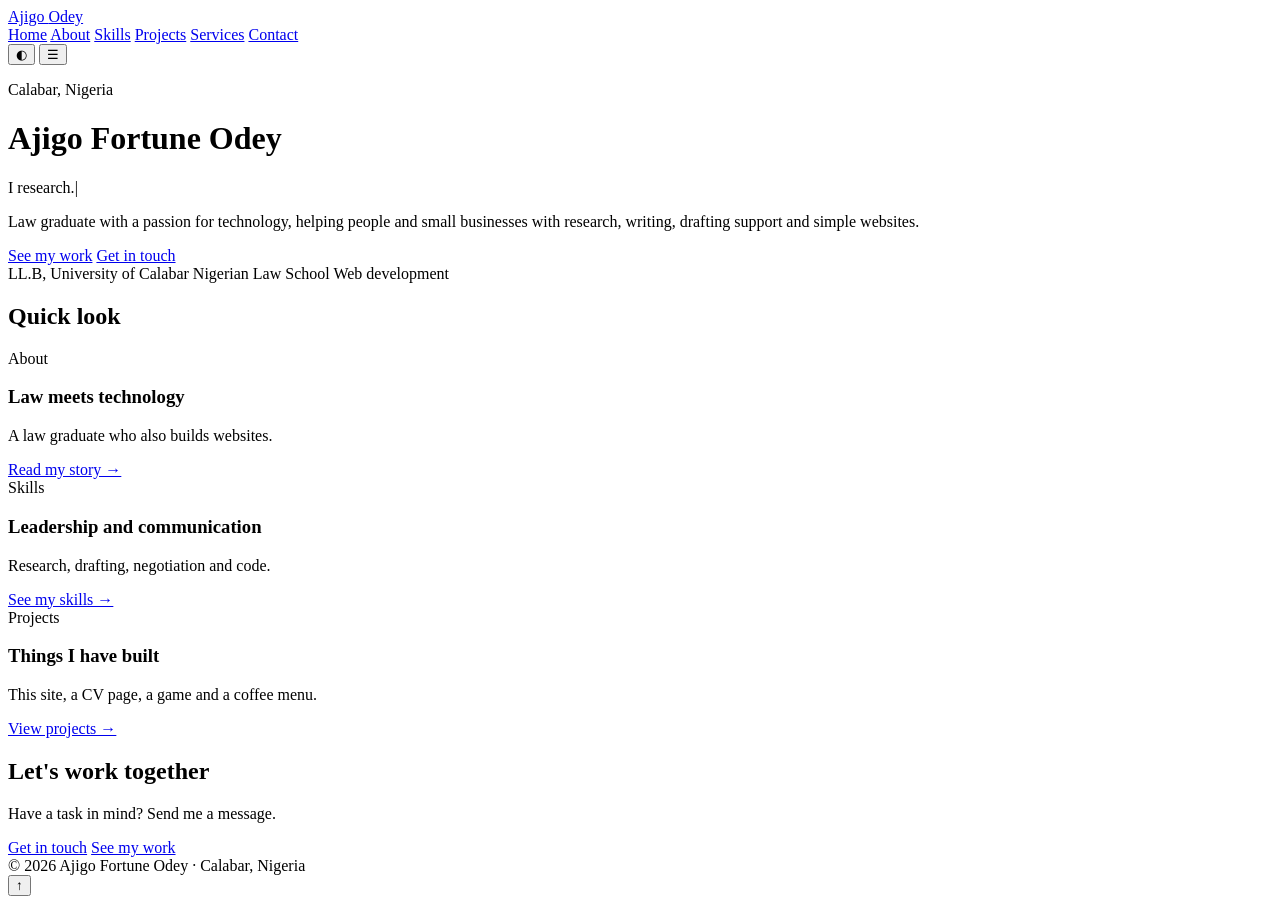
==== index.html @ 7e0f459f "Rename index .html to index.html" ====
<!doctype html>
<html lang="en">
<head>
<meta charset="utf-8">
<meta name="viewport" content="width=device-width, initial-scale=1">
<title>Ajigo Fortune Odey | Law Graduate</title>
<meta name="description" content="Ajigo Fortune Odey, law graduate based in Calabar, Nigeria. Research, writing, drafting support and simple websites.">
<link rel="stylesheet" href="style.css">
</head>
<body>
<div id="progress"></div>
<header class="site-header">
  <div class="wrap nav-bar">
    <a class="brand" href="index.html">Ajigo <span>Odey</span></a>
    <nav id="nav">
      <a href="index.html">Home</a>
      <a href="about.html">About</a>
      <a href="skills.html">Skills</a>
      <a href="projects.html">Projects</a>
      <a href="services.html">Services</a>
      <a href="contact.html">Contact</a>
    </nav>
    <div class="right">
      <button class="icon-btn" id="themeBtn" aria-label="Switch light or dark mode">&#9680;</button>
      <button class="icon-btn menu-btn" id="menuBtn" aria-label="Open menu" aria-expanded="false">&#9776;</button>
    </div>
  </div>
</header>

<main>
  <div class="hero-wrap"><div class="wrap hero">
    <p class="eyebrow">Calabar, Nigeria</p>
    <h1>Ajigo Fortune Odey</h1>
    <p class="typed-line">I <span class="word" id="typed">research.</span><span class="cursor">|</span></p>
    <p class="lead">Law graduate with a passion for technology, helping people and small businesses with research, writing, drafting support and simple websites.</p>
    <div class="btns">
      <a class="btn" href="projects.html">See my work</a>
      <a class="btn alt" href="contact.html">Get in touch</a>
    </div>
    <div class="chips">
      <span class="chip">LL.B, University of Calabar</span>
      <span class="chip">Nigerian Law School</span>
      <span class="chip">Web development</span>
    </div>
  </div></div>

  <div class="wrap">
  <section class="reveal">
    <h2>Quick look</h2>
    <div class="grid three">
      <div class="card">
        <span class="tag">About</span>
        <h3>Law meets technology</h3>
        <p>A law graduate who also builds websites.</p>
        <a class="more" href="about.html">Read my story &rarr;</a>
      </div>
      <div class="card">
        <span class="tag">Skills</span>
        <h3>Leadership and communication</h3>
        <p>Research, drafting, negotiation and code.</p>
        <a class="more" href="skills.html">See my skills &rarr;</a>
      </div>
      <div class="card">
        <span class="tag">Projects</span>
        <h3>Things I have built</h3>
        <p>This site, a CV page, a game and a coffee menu.</p>
        <a class="more" href="projects.html">View projects &rarr;</a>
      </div>
    </div>
  </section>
  <section class="reveal">
    <div class="cta">
      <h2>Let's work together</h2>
      <p>Have a task in mind? Send me a message.</p>
      <div class="btns">
        <a class="btn" href="contact.html">Get in touch</a>
        <a class="btn alt" href="projects.html">See my work</a>
      </div>
    </div>
  </section>
  </div>
</main>

<footer>
  <div class="wrap">&copy; 2026 Ajigo Fortune Odey &middot; Calabar, Nigeria</div>
</footer>
<button class="icon-btn" id="toTop" aria-label="Back to top">&uarr;</button>
<script src="script.js"></script>
</body>
</html>
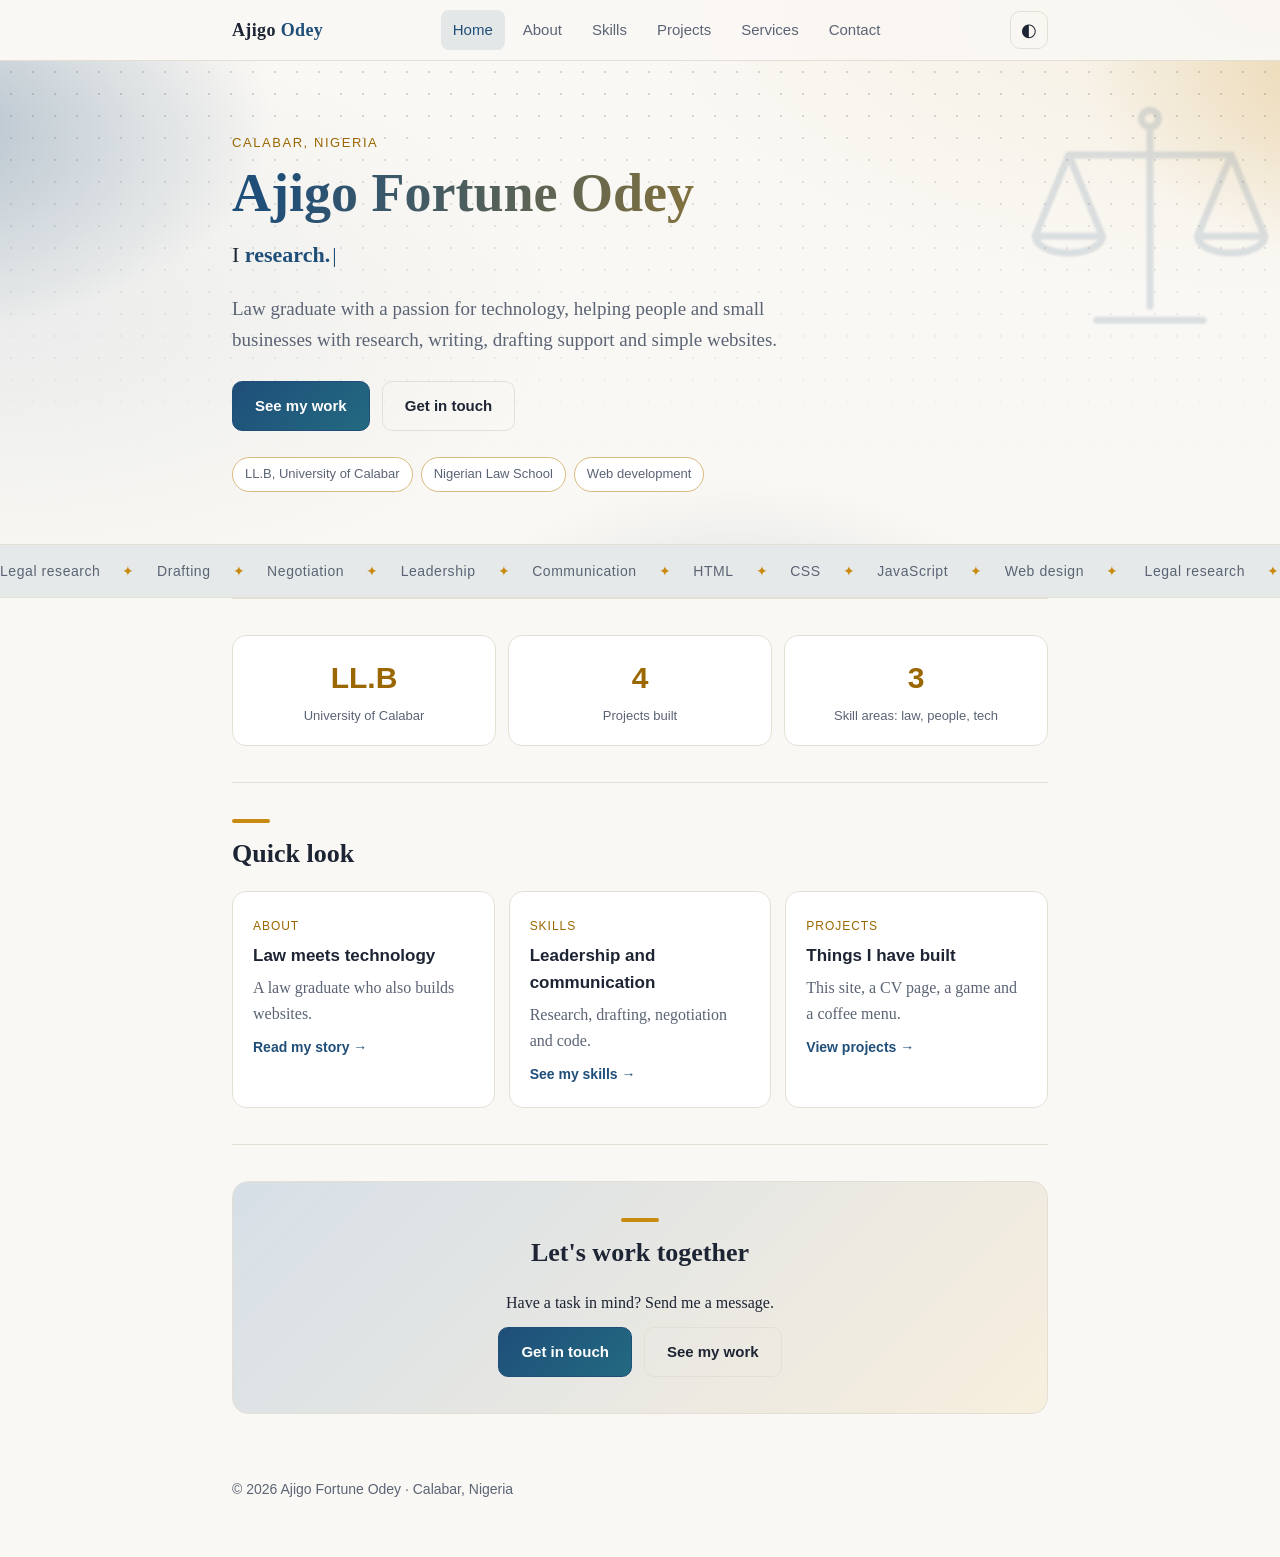
==== commit 54591969: "Add files via upload" ====
--- a/index.html
+++ b/index.html
@@ -6,6 +6,7 @@
 <title>Ajigo Fortune Odey | Law Graduate</title>
 <meta name="description" content="Ajigo Fortune Odey, law graduate based in Calabar, Nigeria. Research, writing, drafting support and simple websites.">
 <link rel="stylesheet" href="style.css">
+<script>(function(){try{var t=localStorage.getItem("theme");if(!t){var h=new Date().getHours();t=(h>=6&&h<18)?"light":"dark";}document.documentElement.setAttribute("data-theme",t);}catch(e){}})();</script>
 </head>
 <body>
 <div id="progress"></div>
@@ -28,7 +29,7 @@
 </header>
 
 <main>
-  <div class="hero-wrap"><div class="wrap hero">
+  <div class="hero-wrap"><svg class="deco" viewBox="0 0 200 200" aria-hidden="true" fill="none" stroke="currentColor" stroke-width="5" stroke-linecap="round" stroke-linejoin="round"><circle cx="100" cy="24" r="6"/><path d="M100 30v128M62 168h76M42 50h116M42 50l-24 58h48zM158 50l-24 58h48z"/><path d="M18 108a24 12 0 0 0 48 0M134 108a24 12 0 0 0 48 0"/></svg><div class="wrap hero">
     <p class="eyebrow">Calabar, Nigeria</p>
     <h1>Ajigo Fortune Odey</h1>
     <p class="typed-line">I <span class="word" id="typed">research.</span><span class="cursor">|</span></p>
@@ -44,7 +45,19 @@
     </div>
   </div></div>
 
+  <div class="marquee" aria-hidden="true"><div class="track">
+    <span>Legal research</span><span>Drafting</span><span>Negotiation</span><span>Leadership</span><span>Communication</span><span>HTML</span><span>CSS</span><span>JavaScript</span><span>Web design</span>
+    <span>Legal research</span><span>Drafting</span><span>Negotiation</span><span>Leadership</span><span>Communication</span><span>HTML</span><span>CSS</span><span>JavaScript</span><span>Web design</span>
+  </div></div>
+
   <div class="wrap">
+  <section class="reveal">
+    <div class="stats">
+      <div class="stat"><b>LL.B</b><span>University of Calabar</span></div>
+      <div class="stat"><b>4</b><span>Projects built</span></div>
+      <div class="stat"><b>3</b><span>Skill areas: law, people, tech</span></div>
+    </div>
+  </section>
   <section class="reveal">
     <h2>Quick look</h2>
     <div class="grid three">
--- a/style.css
+++ b/style.css
@@ -0,0 +1,373 @@
+:root {
+  --bg: #faf8f4;
+  --card: #ffffff;
+  --text: #1d2433;
+  --muted: #5b6475;
+  --accent: #1f4e79;
+  --accent-text: #ffffff;
+  --line: #e4dfd5;
+  --shadow: 0 8px 24px rgba(31, 78, 121, .10);
+}
+@media (prefers-color-scheme: dark) {
+  :root:not([data-theme="light"]) {
+    --bg: #12161f;
+    --card: #1b212d;
+    --text: #eef1f6;
+    --muted: #a3acbd;
+    --accent: #6fa8dc;
+    --accent-text: #0e1420;
+    --line: #2a3242;
+    --shadow: 0 8px 24px rgba(0, 0, 0, .35);
+  }
+}
+:root[data-theme="dark"] {
+  --bg: #12161f;
+  --card: #1b212d;
+  --text: #eef1f6;
+  --muted: #a3acbd;
+  --accent: #6fa8dc;
+  --accent-text: #0e1420;
+  --line: #2a3242;
+  --shadow: 0 8px 24px rgba(0, 0, 0, .35);
+}
+
+* { box-sizing: border-box; }
+html { scroll-behavior: smooth; scroll-padding-top: 76px; }
+body {
+  margin: 0;
+  background: var(--bg);
+  color: var(--text);
+  font-family: Georgia, "Times New Roman", serif;
+  line-height: 1.6;
+  transition: background .3s, color .3s;
+}
+.wrap { max-width: 860px; margin: 0 auto; padding-left: 22px; padding-right: 22px; }
+.ui { font-family: -apple-system, "Segoe UI", Roboto, sans-serif; }
+
+/* Header and menu */
+.site-header {
+  position: sticky; top: 0; z-index: 50;
+  background: color-mix(in srgb, var(--bg) 88%, transparent);
+  backdrop-filter: blur(10px);
+  border-bottom: 1px solid var(--line);
+}
+.nav-bar { display: flex; align-items: center; justify-content: space-between; height: 60px; }
+.brand {
+  font-weight: 700; font-size: 18px; color: var(--text);
+  text-decoration: none; letter-spacing: .02em;
+}
+.brand span { color: var(--accent); }
+nav { display: flex; align-items: center; gap: 6px; }
+nav a {
+  font-family: -apple-system, "Segoe UI", Roboto, sans-serif;
+  font-size: 15px; font-weight: 500; color: var(--muted);
+  text-decoration: none; padding: 8px 12px; border-radius: 8px;
+  transition: color .2s, background .2s;
+}
+nav a:hover, nav a.active { color: var(--accent); background: color-mix(in srgb, var(--accent) 10%, transparent); }
+.icon-btn {
+  background: transparent; border: 1px solid var(--line); color: var(--text);
+  width: 38px; height: 38px; border-radius: 10px; font-size: 18px; cursor: pointer;
+  display: inline-flex; align-items: center; justify-content: center;
+  transition: transform .2s, border-color .2s;
+}
+.icon-btn:hover { border-color: var(--accent); transform: translateY(-1px); }
+.menu-btn { display: none; }
+.right { display: flex; align-items: center; gap: 8px; }
+
+@media (max-width: 720px) {
+  .menu-btn { display: inline-flex; }
+  nav {
+    position: absolute; top: 60px; left: 0; right: 0;
+    flex-direction: column; align-items: stretch; gap: 2px;
+    background: var(--bg); border-bottom: 1px solid var(--line);
+    padding: 10px 20px 16px;
+    max-height: 0; overflow: hidden; opacity: 0; pointer-events: none;
+    transition: max-height .3s ease, opacity .25s ease;
+  }
+  nav.open { max-height: 320px; opacity: 1; pointer-events: auto; }
+  nav a { padding: 12px; font-size: 16px; }
+}
+
+/* Hero */
+.hero { padding-top: 64px; padding-bottom: 40px; }
+.eyebrow {
+  font-family: -apple-system, "Segoe UI", Roboto, sans-serif;
+  font-size: 13px; letter-spacing: .12em; text-transform: uppercase;
+  color: var(--accent); margin: 0 0 10px;
+}
+h1 { font-size: 42px; line-height: 1.1; margin: 0 0 14px; }
+.lead { font-size: 19px; color: var(--muted); margin: 0 0 26px; max-width: 600px; }
+.btns { display: flex; gap: 12px; flex-wrap: wrap; }
+.btn {
+  font-family: -apple-system, "Segoe UI", Roboto, sans-serif;
+  display: inline-block; padding: 12px 22px; border-radius: 10px;
+  text-decoration: none; font-weight: 600; font-size: 15px; cursor: pointer;
+  background: var(--accent); color: var(--accent-text); border: 1px solid var(--accent);
+  transition: transform .2s, box-shadow .2s;
+}
+.btn:hover { transform: translateY(-2px); box-shadow: var(--shadow); }
+.btn.alt { background: transparent; color: var(--text); border-color: var(--line); }
+.btn.alt:hover { border-color: var(--accent); }
+.chips { display: flex; flex-wrap: wrap; gap: 8px; margin-top: 26px; }
+.chip {
+  font-family: -apple-system, "Segoe UI", Roboto, sans-serif;
+  font-size: 13px; padding: 6px 12px; border-radius: 999px;
+  border: 1px solid var(--line); color: var(--muted); background: var(--card);
+}
+
+/* Sections */
+section { padding: 36px 0; border-top: 1px solid var(--line); }
+h2 { font-size: 26px; margin: 0 0 16px; }
+p { margin: 0 0 12px; }
+.grid { display: grid; gap: 14px; }
+@media (min-width: 640px) {
+  h1 { font-size: 54px; }
+  .grid.two { grid-template-columns: 1fr 1fr; }
+  .grid.three { grid-template-columns: 1fr 1fr 1fr; }
+}
+.card {
+  background: var(--card); border: 1px solid var(--line);
+  border-radius: 14px; padding: 20px;
+  transition: transform .25s, box-shadow .25s, border-color .25s;
+}
+.card:hover { transform: translateY(-4px); box-shadow: var(--shadow); border-color: var(--accent); }
+.card h3 { font-family: -apple-system, "Segoe UI", Roboto, sans-serif; font-size: 17px; margin: 0 0 6px; }
+.card p { color: var(--muted); font-size: 16px; margin: 0; }
+.card a.more {
+  font-family: -apple-system, "Segoe UI", Roboto, sans-serif;
+  display: inline-block; margin-top: 10px; font-size: 14px; font-weight: 600;
+  color: var(--accent); text-decoration: none;
+}
+.tag {
+  font-family: -apple-system, "Segoe UI", Roboto, sans-serif;
+  display: inline-block; font-size: 12px; text-transform: uppercase; letter-spacing: .08em;
+  color: var(--accent); margin-bottom: 6px;
+}
+.tags { display: flex; flex-wrap: wrap; gap: 8px; padding: 0; margin: 0; list-style: none; }
+.tags li {
+  font-family: -apple-system, "Segoe UI", Roboto, sans-serif;
+  font-size: 14px; padding: 7px 14px; border-radius: 999px;
+  background: var(--card); border: 1px solid var(--line);
+  transition: background .2s, color .2s, transform .2s;
+}
+.tags li:hover { background: var(--accent); color: var(--accent-text); transform: translateY(-2px); }
+
+/* Filter tabs */
+.filters { display: flex; flex-wrap: wrap; gap: 8px; margin-bottom: 18px; }
+.filter {
+  font-family: -apple-system, "Segoe UI", Roboto, sans-serif;
+  font-size: 14px; padding: 8px 16px; border-radius: 999px; cursor: pointer;
+  background: transparent; color: var(--text); border: 1px solid var(--line);
+  transition: all .2s;
+}
+.filter:hover { border-color: var(--accent); }
+.filter.active { background: var(--accent); color: var(--accent-text); border-color: var(--accent); }
+.service.hide { display: none; }
+
+/* FAQ */
+details {
+  background: var(--card); border: 1px solid var(--line);
+  border-radius: 12px; padding: 14px 18px; margin-bottom: 10px;
+}
+summary {
+  font-family: -apple-system, "Segoe UI", Roboto, sans-serif;
+  font-weight: 600; cursor: pointer; list-style: none;
+  display: flex; justify-content: space-between; align-items: center;
+}
+summary::-webkit-details-marker { display: none; }
+summary::after { content: "+"; font-size: 20px; color: var(--accent); transition: transform .2s; }
+details[open] summary::after { transform: rotate(45deg); }
+details p { margin: 10px 0 0; color: var(--muted); }
+
+/* Steps */
+.steps { counter-reset: step; }
+.steps .card { position: relative; padding-left: 64px; }
+.steps .card::before {
+  counter-increment: step; content: counter(step);
+  position: absolute; left: 18px; top: 18px;
+  width: 32px; height: 32px; border-radius: 50%;
+  background: var(--accent); color: var(--accent-text);
+  display: flex; align-items: center; justify-content: center;
+  font-family: -apple-system, "Segoe UI", Roboto, sans-serif; font-weight: 700;
+}
+
+/* Contact form */
+form { display: grid; gap: 12px; margin-bottom: 18px; }
+label { font-family: -apple-system, "Segoe UI", Roboto, sans-serif; font-size: 14px; color: var(--muted); }
+input, textarea {
+  width: 100%; margin-top: 6px; padding: 12px 14px; border-radius: 10px;
+  border: 1px solid var(--line); background: var(--card); color: var(--text);
+  font-family: -apple-system, "Segoe UI", Roboto, sans-serif; font-size: 16px;
+}
+input:focus, textarea:focus { outline: 2px solid var(--accent); outline-offset: 1px; }
+textarea { min-height: 110px; resize: vertical; }
+
+footer {
+  padding: 28px 0 56px; color: var(--muted);
+  font-family: -apple-system, "Segoe UI", Roboto, sans-serif; font-size: 14px;
+}
+
+/* Page entrance and scroll progress */
+body { animation: pageIn .5s ease both; }
+@keyframes pageIn { from { opacity: 0; transform: translateY(6px); } to { opacity: 1; transform: none; } }
+#progress {
+  position: fixed; top: 0; left: 0; height: 3px; width: 0; z-index: 60;
+  background: var(--accent); transition: width .1s linear;
+}
+
+/* Hero background: soft moving glow and dot grid */
+.hero-wrap { position: relative; isolation: isolate; overflow: hidden; border-bottom: 1px solid var(--line); }
+.hero-wrap::before {
+  content: ""; position: absolute; inset: -25%; z-index: -2;
+  background:
+    radial-gradient(520px 300px at 15% 25%, color-mix(in srgb, var(--accent) 26%, transparent), transparent 70%),
+    radial-gradient(480px 280px at 88% 15%, color-mix(in srgb, var(--accent) 16%, transparent), transparent 70%),
+    radial-gradient(420px 260px at 60% 95%, color-mix(in srgb, var(--accent) 12%, transparent), transparent 70%);
+  animation: drift 16s ease-in-out infinite alternate;
+}
+.hero-wrap::after {
+  content: ""; position: absolute; inset: 0; z-index: -1;
+  background-image: radial-gradient(color-mix(in srgb, var(--text) 18%, transparent) 1px, transparent 1px);
+  background-size: 22px 22px;
+  -webkit-mask-image: linear-gradient(to bottom, #000 0%, transparent 85%);
+  mask-image: linear-gradient(to bottom, #000 0%, transparent 85%);
+}
+@keyframes drift { from { transform: translate(-2%, -1%) scale(1); } to { transform: translate(3%, 2%) scale(1.08); } }
+.hero-wrap .hero { padding-top: 72px; padding-bottom: 52px; }
+.typed-line { font-size: 22px; margin: 0 0 22px; min-height: 34px; }
+.typed-line .word { color: var(--accent); font-weight: 700; }
+.cursor { display: inline-block; margin-left: 2px; color: var(--accent); animation: blink 1s steps(1) infinite; }
+@keyframes blink { 50% { opacity: 0; } }
+
+/* Timeline */
+.timeline { border-left: 2px solid var(--line); margin-left: 8px; padding-left: 24px; }
+.t-item { position: relative; margin-bottom: 22px; }
+.t-item::before {
+  content: ""; position: absolute; left: -32px; top: 7px;
+  width: 14px; height: 14px; border-radius: 50%;
+  background: var(--accent); box-shadow: 0 0 0 4px var(--bg);
+}
+.t-item h3 { font-family: -apple-system, "Segoe UI", Roboto, sans-serif; font-size: 17px; margin: 0 0 4px; }
+.t-item p { color: var(--muted); margin: 0; }
+
+/* Project cards */
+.thumb {
+  height: 110px; border-radius: 10px; margin-bottom: 14px;
+  display: flex; align-items: center; justify-content: center; font-size: 36px;
+  background: linear-gradient(135deg, var(--accent), color-mix(in srgb, var(--accent) 45%, #7aa5cf));
+  color: var(--accent-text);
+}
+.badge {
+  font-family: -apple-system, "Segoe UI", Roboto, sans-serif;
+  display: inline-block; font-size: 12px; padding: 3px 10px; border-radius: 999px;
+  border: 1px solid var(--line); color: var(--muted); margin: 8px 6px 0 0;
+}
+.badge.live { border-color: var(--accent); color: var(--accent); }
+
+/* CTA banner */
+.cta {
+  text-align: center; padding: 36px 20px; border-radius: 16px;
+  background: linear-gradient(135deg, color-mix(in srgb, var(--accent) 16%, var(--card)), var(--card));
+  border: 1px solid var(--line);
+}
+.cta .btns { justify-content: center; }
+.note { font-family: -apple-system, "Segoe UI", Roboto, sans-serif; font-size: 14px; color: var(--muted); }
+
+/* Reveal animation and back to top */
+.reveal { opacity: 0; transform: translateY(18px); transition: opacity .6s ease, transform .6s ease; }
+.reveal.show { opacity: 1; transform: none; }
+#toTop {
+  position: fixed; right: 18px; bottom: 18px; z-index: 40;
+  opacity: 0; pointer-events: none; transition: opacity .25s;
+  background: var(--accent); color: var(--accent-text); border-color: var(--accent);
+}
+#toTop.show { opacity: 1; pointer-events: auto; }
+
+@media (prefers-reduced-motion: reduce) {
+  * { transition: none !important; scroll-behavior: auto !important; }
+  .reveal { opacity: 1; transform: none; }
+}
+
+/* ===== Colour upgrade: navy + gold, richer backgrounds ===== */
+:root { --accent2: #c98a12; --accent2-text: #9a6700; }
+:root[data-theme="dark"] { --accent2: #f2c14e; --accent2-text: #f2c14e; }
+@media (prefers-color-scheme: dark) {
+  :root:not([data-theme="light"]) { --accent2: #f2c14e; --accent2-text: #f2c14e; }
+}
+body {
+  background:
+    radial-gradient(900px 420px at 100% 0, color-mix(in srgb, var(--accent2) 9%, transparent), transparent 70%),
+    radial-gradient(800px 400px at 0 35%, color-mix(in srgb, var(--accent) 7%, transparent), transparent 70%),
+    var(--bg);
+  background-attachment: fixed;
+}
+.hero-wrap::before {
+  background:
+    radial-gradient(520px 300px at 12% 25%, color-mix(in srgb, var(--accent) 32%, transparent), transparent 70%),
+    radial-gradient(460px 280px at 90% 18%, color-mix(in srgb, var(--accent2) 30%, transparent), transparent 70%),
+    radial-gradient(420px 260px at 55% 100%, color-mix(in srgb, var(--accent) 16%, transparent), transparent 70%);
+}
+.hero-wrap h1 {
+  background: linear-gradient(100deg, var(--accent) 5%, var(--accent2) 95%);
+  -webkit-background-clip: text; background-clip: text;
+  color: transparent; -webkit-text-fill-color: transparent;
+}
+.deco {
+  position: absolute; z-index: -1; right: -10px; top: 24px;
+  width: 280px; height: 280px; color: var(--accent);
+  opacity: .14; filter: blur(.8px); pointer-events: none;
+  animation: floaty 9s ease-in-out infinite alternate;
+}
+@keyframes floaty { from { transform: translateY(0) rotate(-2deg); } to { transform: translateY(14px) rotate(2deg); } }
+@media (max-width: 640px) { .deco { width: 190px; height: 190px; right: -30px; top: 40px; } }
+
+.btn { background: linear-gradient(135deg, var(--accent), color-mix(in srgb, var(--accent) 65%, #2a9d8f)); }
+.btn.alt { background: transparent; }
+h2::before {
+  content: ""; display: block; width: 38px; height: 4px; border-radius: 4px;
+  background: var(--accent2); margin-bottom: 10px;
+}
+.cta h2::before { margin-left: auto; margin-right: auto; }
+.tag { color: var(--accent2-text); }
+.card:hover { border-color: var(--accent2); }
+.chip { border-color: color-mix(in srgb, var(--accent2) 45%, var(--line)); }
+.tags li:hover { background: var(--accent2); color: #1d2433; }
+.eyebrow { color: var(--accent2-text); }
+.cta { background: linear-gradient(135deg, color-mix(in srgb, var(--accent) 18%, var(--card)), color-mix(in srgb, var(--accent2) 14%, var(--card))); }
+
+/* Skills ticker and stat cards */
+.marquee {
+  overflow: hidden; white-space: nowrap; padding: 13px 0;
+  background: color-mix(in srgb, var(--accent) 9%, var(--bg));
+  border-bottom: 1px solid var(--line);
+}
+.track { display: inline-block; animation: scrollx 32s linear infinite; }
+.track span {
+  font-family: -apple-system, "Segoe UI", Roboto, sans-serif;
+  font-size: 14px; letter-spacing: .04em; color: var(--muted);
+}
+.track span::after { content: "\2726"; color: var(--accent2); margin: 0 22px; }
+@keyframes scrollx { to { transform: translateX(-50%); } }
+.stats { display: grid; grid-template-columns: repeat(3, 1fr); gap: 12px; }
+.stat {
+  text-align: center; padding: 18px 10px; border-radius: 14px;
+  background: var(--card); border: 1px solid var(--line);
+}
+.stat b { display: block; font-family: -apple-system, "Segoe UI", Roboto, sans-serif; font-size: 30px; color: var(--accent2-text); }
+.stat span { font-family: -apple-system, "Segoe UI", Roboto, sans-serif; font-size: 13px; color: var(--muted); }
+
+/* Project illustrations */
+.thumb { position: relative; overflow: hidden; }
+.thumb::before {
+  content: ""; position: absolute; top: -34px; right: -24px;
+  width: 130px; height: 130px; border-radius: 50%;
+  background: rgba(255, 255, 255, .28); filter: blur(30px);
+}
+.thumb svg { position: relative; z-index: 1; }
+.t-web { background: linear-gradient(135deg, #1f4e79, #3b82c4); }
+.t-cv { background: linear-gradient(135deg, #0f766e, #2bb3a3); }
+.t-game { background: linear-gradient(135deg, #4c3a9e, #8a5cf0); }
+.t-coffee { background: linear-gradient(135deg, #6b3f1d, #d08a3c); }
+
+@media (prefers-reduced-motion: reduce) { .track, .deco, .hero-wrap::before { animation: none !important; } }
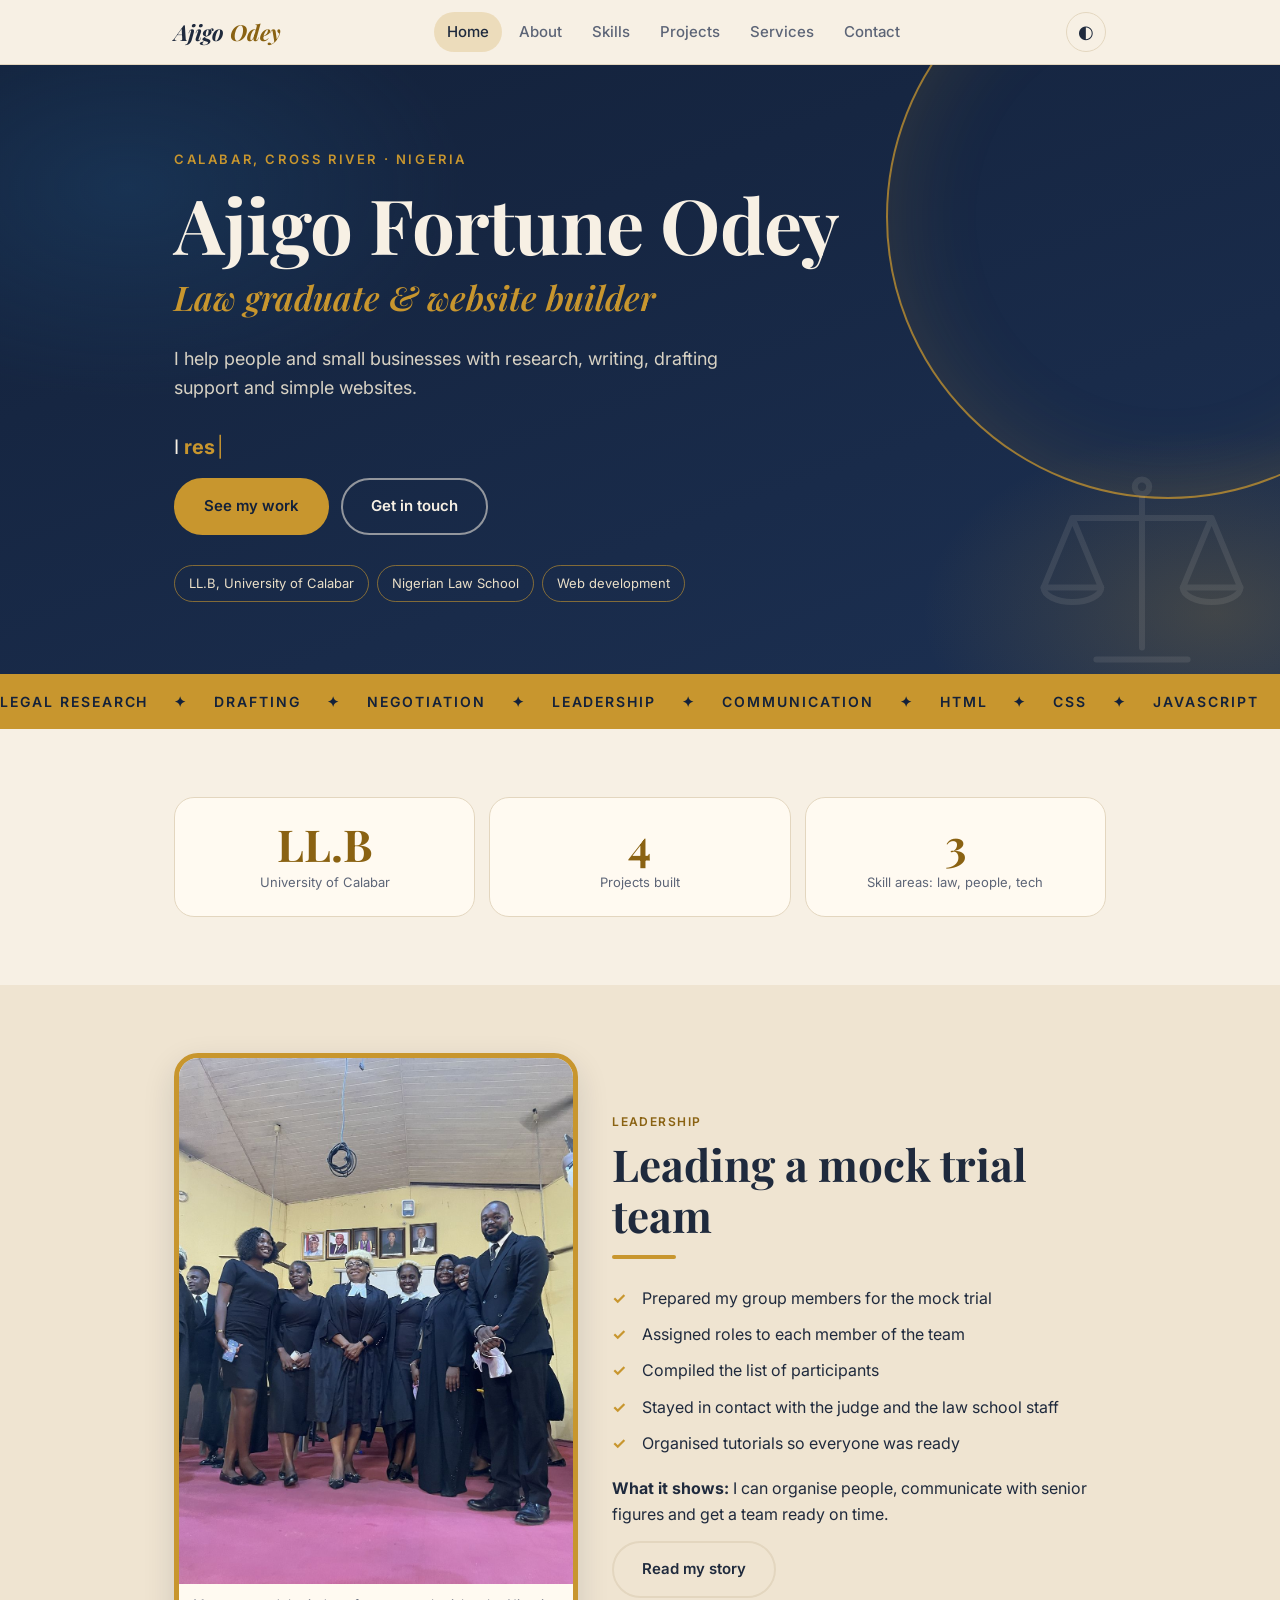
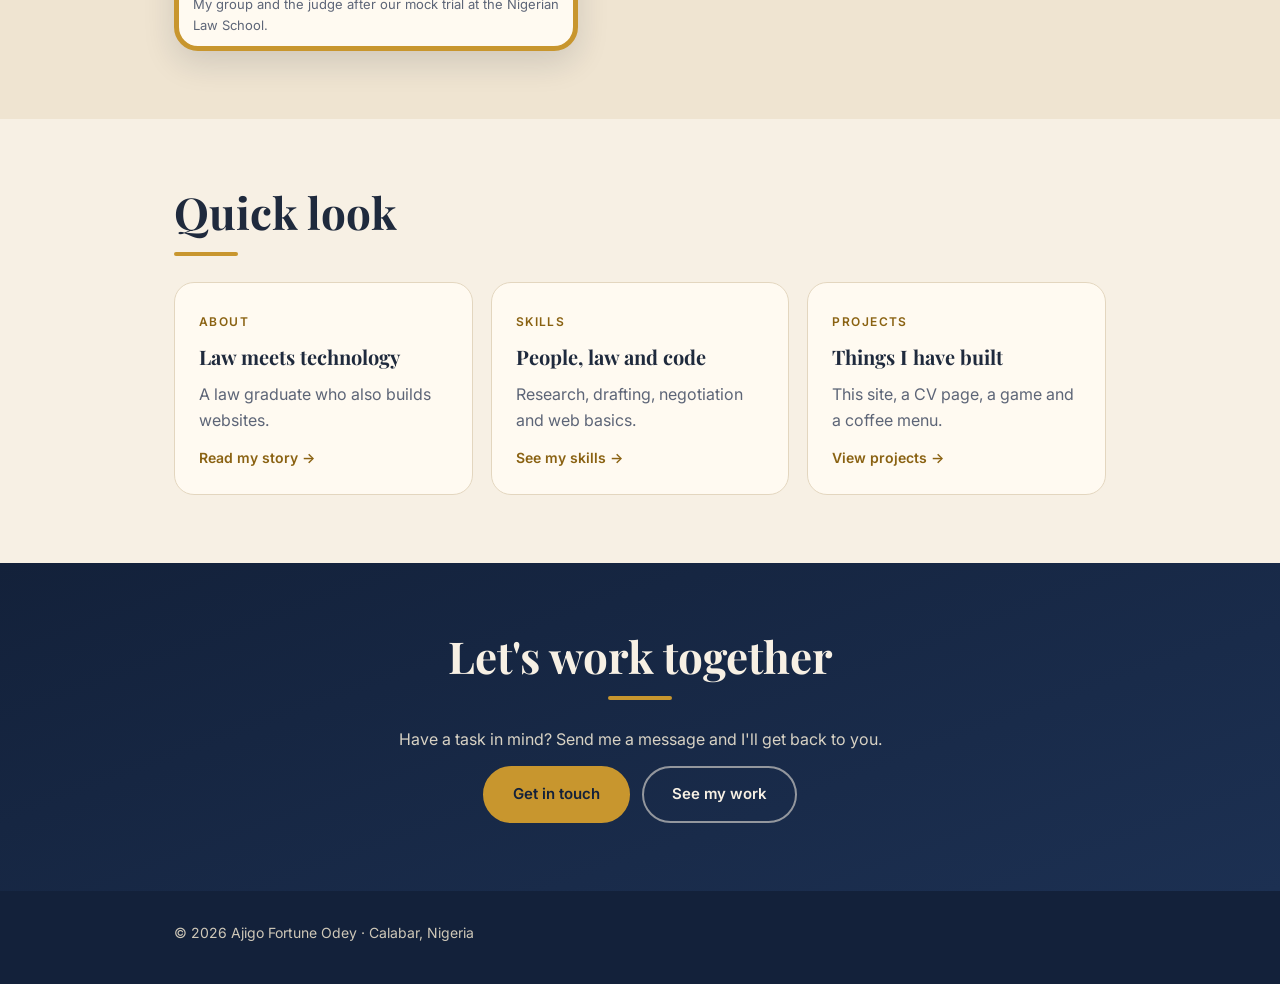
==== commit 2422a834: "Add files via upload" ====
--- a/index.html
+++ b/index.html
@@ -5,6 +5,9 @@
 <meta name="viewport" content="width=device-width, initial-scale=1">
 <title>Ajigo Fortune Odey | Law Graduate</title>
 <meta name="description" content="Ajigo Fortune Odey, law graduate based in Calabar, Nigeria. Research, writing, drafting support and simple websites.">
+<link rel="preconnect" href="https://fonts.googleapis.com">
+<link rel="preconnect" href="https://fonts.gstatic.com" crossorigin>
+<link href="https://fonts.googleapis.com/css2?family=Inter:wght@400;500;600&family=Playfair+Display:ital,wght@0,600;0,700;1,600;1,700&display=swap" rel="stylesheet">
 <link rel="stylesheet" href="style.css">
 <script>(function(){try{var t=localStorage.getItem("theme");if(!t){var h=new Date().getHours();t=(h>=6&&h<18)?"light":"dark";}document.documentElement.setAttribute("data-theme",t);}catch(e){}})();</script>
 </head>
@@ -27,76 +30,92 @@
     </div>
   </div>
 </header>
-
-<main>
-  <div class="hero-wrap"><svg class="deco" viewBox="0 0 200 200" aria-hidden="true" fill="none" stroke="currentColor" stroke-width="5" stroke-linecap="round" stroke-linejoin="round"><circle cx="100" cy="24" r="6"/><path d="M100 30v128M62 168h76M42 50h116M42 50l-24 58h48zM158 50l-24 58h48z"/><path d="M18 108a24 12 0 0 0 48 0M134 108a24 12 0 0 0 48 0"/></svg><div class="wrap hero">
-    <p class="eyebrow">Calabar, Nigeria</p>
-    <h1>Ajigo Fortune Odey</h1>
-    <p class="typed-line">I <span class="word" id="typed">research.</span><span class="cursor">|</span></p>
-    <p class="lead">Law graduate with a passion for technology, helping people and small businesses with research, writing, drafting support and simple websites.</p>
-    <div class="btns">
-      <a class="btn" href="projects.html">See my work</a>
-      <a class="btn alt" href="contact.html">Get in touch</a>
-    </div>
-    <div class="chips">
-      <span class="chip">LL.B, University of Calabar</span>
-      <span class="chip">Nigerian Law School</span>
-      <span class="chip">Web development</span>
-    </div>
-  </div></div>
-
-  <div class="marquee" aria-hidden="true"><div class="track">
-    <span>Legal research</span><span>Drafting</span><span>Negotiation</span><span>Leadership</span><span>Communication</span><span>HTML</span><span>CSS</span><span>JavaScript</span><span>Web design</span>
-    <span>Legal research</span><span>Drafting</span><span>Negotiation</span><span>Leadership</span><span>Communication</span><span>HTML</span><span>CSS</span><span>JavaScript</span><span>Web design</span>
-  </div></div>
-
-  <div class="wrap">
-  <section class="reveal">
-    <div class="stats">
-      <div class="stat"><b>LL.B</b><span>University of Calabar</span></div>
-      <div class="stat"><b>4</b><span>Projects built</span></div>
-      <div class="stat"><b>3</b><span>Skill areas: law, people, tech</span></div>
-    </div>
-  </section>
-  <section class="reveal">
-    <h2>Quick look</h2>
-    <div class="grid three">
-      <div class="card">
-        <span class="tag">About</span>
-        <h3>Law meets technology</h3>
-        <p>A law graduate who also builds websites.</p>
-        <a class="more" href="about.html">Read my story &rarr;</a>
-      </div>
-      <div class="card">
-        <span class="tag">Skills</span>
-        <h3>Leadership and communication</h3>
-        <p>Research, drafting, negotiation and code.</p>
-        <a class="more" href="skills.html">See my skills &rarr;</a>
-      </div>
-      <div class="card">
-        <span class="tag">Projects</span>
-        <h3>Things I have built</h3>
-        <p>This site, a CV page, a game and a coffee menu.</p>
-        <a class="more" href="projects.html">View projects &rarr;</a>
-      </div>
-    </div>
-  </section>
-  <section class="reveal">
-    <div class="cta">
-      <h2>Let's work together</h2>
-      <p>Have a task in mind? Send me a message.</p>
-      <div class="btns">
-        <a class="btn" href="contact.html">Get in touch</a>
-        <a class="btn alt" href="projects.html">See my work</a>
-      </div>
-    </div>
-  </section>
+<div class="hero-band"><svg class="deco" viewBox="0 0 200 200" aria-hidden="true" fill="none" stroke="currentColor" stroke-width="5" stroke-linecap="round" stroke-linejoin="round"><circle cx="100" cy="24" r="6"/><path d="M100 30v128M62 168h76M42 50h116M42 50l-24 58h48zM158 50l-24 58h48z"/><path d="M18 108a24 12 0 0 0 48 0M134 108a24 12 0 0 0 48 0"/></svg><div class="wrap hero">
+  <p class="eyebrow">Calabar, Cross River &middot; Nigeria</p>
+  <h1>Ajigo Fortune Odey</h1>
+  <p class="subtitle">Law graduate &amp; website builder</p>
+  <p class="lead">I help people and small businesses with research, writing, drafting support and simple websites.</p>
+  <p class="typed-line">I <span class="word" id="typed">research.</span><span class="cursor">|</span></p>
+  <div class="btns">
+    <a class="btn" href="projects.html">See my work</a>
+    <a class="btn alt" href="contact.html">Get in touch</a>
   </div>
-</main>
+  <div class="chips">
+    <span class="chip">LL.B, University of Calabar</span>
+    <span class="chip">Nigerian Law School</span>
+    <span class="chip">Web development</span>
+  </div>
+</div></div>
+<div class="marquee" aria-hidden="true"><div class="track"><span>Legal research</span><span>Drafting</span><span>Negotiation</span><span>Leadership</span><span>Communication</span><span>HTML</span><span>CSS</span><span>JavaScript</span><span>Web design</span><span>Legal research</span><span>Drafting</span><span>Negotiation</span><span>Leadership</span><span>Communication</span><span>HTML</span><span>CSS</span><span>JavaScript</span><span>Web design</span></div></div>
+<section class="band  reveal"><div class="wrap">
+<div class="stats">
+  <div class="stat"><b>LL.B</b><span>University of Calabar</span></div>
+  <div class="stat"><b>4</b><span>Projects built</span></div>
+  <div class="stat"><b>3</b><span>Skill areas: law, people, tech</span></div>
+</div>
+</div></section>
+<section class="band alt reveal"><div class="wrap">
+<div class="feature">
+  <figure class="frame">
+    <img src="mock-trial.jpg" alt="Ajigo with his mock trial group and the judge in a courtroom" loading="lazy" width="1000" height="1333">
+    <figcaption>My group and the judge after our mock trial at the Nigerian Law School.</figcaption>
+  </figure>
+  <div>
+    <span class="tag">Leadership</span>
+    <h2>Leading a mock trial team</h2>
+    <ul class="ticks">
+  <li>Prepared my group members for the mock trial</li>
+  <li>Assigned roles to each member of the team</li>
+  <li>Compiled the list of participants</li>
+  <li>Stayed in contact with the judge and the law school staff</li>
+  <li>Organised tutorials so everyone was ready</li>
+</ul>
+    <p><strong>What it shows:</strong> I can organise people, communicate with senior figures and get a team ready on time.</p>
+    <a class="btn alt" href="about.html">Read my story</a>
+  </div>
+</div>
+</div></section>
+<section class="band  reveal"><div class="wrap">
+<h2>Quick look</h2>
+<div class="grid three">
+  <div class="card">
+    <span class="tag">About</span>
+    <h3>Law meets technology</h3>
+    <p>A law graduate who also builds websites.</p>
+    <a class="more" href="about.html">Read my story &rarr;</a>
+  </div>
+  <div class="card">
+    <span class="tag">Skills</span>
+    <h3>People, law and code</h3>
+    <p>Research, drafting, negotiation and web basics.</p>
+    <a class="more" href="skills.html">See my skills &rarr;</a>
+  </div>
+  <div class="card">
+    <span class="tag">Projects</span>
+    <h3>Things I have built</h3>
+    <p>This site, a CV page, a game and a coffee menu.</p>
+    <a class="more" href="projects.html">View projects &rarr;</a>
+  </div>
+</div>
+</div></section>
+<section class="band dark center reveal"><div class="wrap">
+<h2>Let's work together</h2>
+<p>Have a task in mind? Send me a message and I'll get back to you.</p>
+<div class="btns" style="justify-content:center">
+  <a class="btn" href="contact.html">Get in touch</a>
+  <a class="btn alt" href="projects.html">See my work</a>
+</div>
+</div></section>
 
 <footer>
   <div class="wrap">&copy; 2026 Ajigo Fortune Odey &middot; Calabar, Nigeria</div>
 </footer>
+<div class="dock">
+  <a href="index.html">Home</a>
+  <a href="projects.html">Projects</a>
+  <a href="services.html">Services</a>
+  <a href="contact.html">Contact</a>
+</div>
 <button class="icon-btn" id="toTop" aria-label="Back to top">&uarr;</button>
 <script src="script.js"></script>
 </body>
--- a/style.css
+++ b/style.css
@@ -1,373 +1,258 @@
 :root {
-  --bg: #faf8f4;
-  --card: #ffffff;
-  --text: #1d2433;
-  --muted: #5b6475;
-  --accent: #1f4e79;
-  --accent-text: #ffffff;
-  --line: #e4dfd5;
-  --shadow: 0 8px 24px rgba(31, 78, 121, .10);
-}
-@media (prefers-color-scheme: dark) {
-  :root:not([data-theme="light"]) {
-    --bg: #12161f;
-    --card: #1b212d;
-    --text: #eef1f6;
-    --muted: #a3acbd;
-    --accent: #6fa8dc;
-    --accent-text: #0e1420;
-    --line: #2a3242;
-    --shadow: 0 8px 24px rgba(0, 0, 0, .35);
-  }
+  --bg: #f7f0e4; --bg2: #efe4d1; --card: #fffaf1;
+  --text: #1f2a3d; --muted: #5d6577;
+  --accent: #1f4e79; --accent-text: #ffffff;
+  --gold: #c8962e; --gold-text: #8a6212; --clay: #b4532f;
+  --line: #e3d6bf; --navy: #13213a; --navy2: #1c3052; --cream: #f7f0e4;
+  --shadow: 0 12px 32px rgba(19, 33, 58, .14);
 }
 :root[data-theme="dark"] {
-  --bg: #12161f;
-  --card: #1b212d;
-  --text: #eef1f6;
-  --muted: #a3acbd;
-  --accent: #6fa8dc;
-  --accent-text: #0e1420;
-  --line: #2a3242;
-  --shadow: 0 8px 24px rgba(0, 0, 0, .35);
+  --bg: #0f1621; --bg2: #141d2b; --card: #192334;
+  --text: #eef1f6; --muted: #a6afc0;
+  --accent: #7fb2e5; --accent-text: #0e1420;
+  --gold: #e2b04a; --gold-text: #e8bd62; --clay: #e08a63;
+  --line: #2a3548; --navy: #0a111d; --navy2: #132038;
+  --shadow: 0 12px 32px rgba(0, 0, 0, .45);
 }
 
 * { box-sizing: border-box; }
-html { scroll-behavior: smooth; scroll-padding-top: 76px; }
+html { scroll-behavior: smooth; scroll-padding-top: 72px; }
 body {
-  margin: 0;
-  background: var(--bg);
-  color: var(--text);
-  font-family: Georgia, "Times New Roman", serif;
-  line-height: 1.6;
+  margin: 0; background: var(--bg); color: var(--text);
+  font-family: "Inter", -apple-system, "Segoe UI", Roboto, sans-serif;
+  line-height: 1.65; animation: pageIn .5s ease both;
   transition: background .3s, color .3s;
 }
-.wrap { max-width: 860px; margin: 0 auto; padding-left: 22px; padding-right: 22px; }
-.ui { font-family: -apple-system, "Segoe UI", Roboto, sans-serif; }
-
-/* Header and menu */
+@keyframes pageIn { from { opacity: 0; transform: translateY(6px); } to { opacity: 1; transform: none; } }
+h1, h2, h3, h4, .brand { font-family: "Playfair Display", Georgia, "Times New Roman", serif; }
+.wrap { max-width: 980px; margin: 0 auto; padding-left: 24px; padding-right: 24px; }
+p { margin: 0 0 14px; }
+a { color: inherit; }
+
+/* Progress bar */
+#progress { position: fixed; top: 0; left: 0; height: 3px; width: 0; z-index: 70; background: var(--gold); transition: width .1s linear; }
+
+/* Header */
 .site-header {
-  position: sticky; top: 0; z-index: 50;
-  background: color-mix(in srgb, var(--bg) 88%, transparent);
-  backdrop-filter: blur(10px);
-  border-bottom: 1px solid var(--line);
-}
-.nav-bar { display: flex; align-items: center; justify-content: space-between; height: 60px; }
-.brand {
-  font-weight: 700; font-size: 18px; color: var(--text);
-  text-decoration: none; letter-spacing: .02em;
-}
-.brand span { color: var(--accent); }
-nav { display: flex; align-items: center; gap: 6px; }
+  position: sticky; top: 0; z-index: 60;
+  background: color-mix(in srgb, var(--bg) 90%, transparent);
+  backdrop-filter: blur(12px); border-bottom: 1px solid var(--line);
+}
+.nav-bar { display: flex; align-items: center; justify-content: space-between; height: 64px; }
+.brand { font-weight: 700; font-size: 22px; font-style: italic; color: var(--text); text-decoration: none; }
+.brand span { color: var(--gold-text); }
+nav { display: flex; align-items: center; gap: 4px; }
 nav a {
-  font-family: -apple-system, "Segoe UI", Roboto, sans-serif;
-  font-size: 15px; font-weight: 500; color: var(--muted);
-  text-decoration: none; padding: 8px 12px; border-radius: 8px;
-  transition: color .2s, background .2s;
-}
-nav a:hover, nav a.active { color: var(--accent); background: color-mix(in srgb, var(--accent) 10%, transparent); }
+  font-size: 15px; font-weight: 500; color: var(--muted); text-decoration: none;
+  padding: 8px 13px; border-radius: 999px; transition: color .2s, background .2s;
+}
+nav a:hover, nav a.active { color: var(--text); background: color-mix(in srgb, var(--gold) 22%, transparent); }
+.right { display: flex; align-items: center; gap: 8px; }
 .icon-btn {
   background: transparent; border: 1px solid var(--line); color: var(--text);
-  width: 38px; height: 38px; border-radius: 10px; font-size: 18px; cursor: pointer;
+  width: 40px; height: 40px; border-radius: 50%; font-size: 18px; cursor: pointer;
   display: inline-flex; align-items: center; justify-content: center;
   transition: transform .2s, border-color .2s;
 }
-.icon-btn:hover { border-color: var(--accent); transform: translateY(-1px); }
+.icon-btn:hover { border-color: var(--gold); transform: translateY(-1px); }
 .menu-btn { display: none; }
-.right { display: flex; align-items: center; gap: 8px; }
-
-@media (max-width: 720px) {
+@media (max-width: 800px) {
   .menu-btn { display: inline-flex; }
   nav {
-    position: absolute; top: 60px; left: 0; right: 0;
-    flex-direction: column; align-items: stretch; gap: 2px;
-    background: var(--bg); border-bottom: 1px solid var(--line);
-    padding: 10px 20px 16px;
+    position: absolute; top: 64px; left: 0; right: 0; flex-direction: column; align-items: stretch;
+    background: var(--bg); border-bottom: 1px solid var(--line); padding: 10px 24px 18px;
     max-height: 0; overflow: hidden; opacity: 0; pointer-events: none;
     transition: max-height .3s ease, opacity .25s ease;
   }
-  nav.open { max-height: 320px; opacity: 1; pointer-events: auto; }
-  nav a { padding: 12px; font-size: 16px; }
-}
-
-/* Hero */
-.hero { padding-top: 64px; padding-bottom: 40px; }
-.eyebrow {
-  font-family: -apple-system, "Segoe UI", Roboto, sans-serif;
-  font-size: 13px; letter-spacing: .12em; text-transform: uppercase;
-  color: var(--accent); margin: 0 0 10px;
-}
-h1 { font-size: 42px; line-height: 1.1; margin: 0 0 14px; }
-.lead { font-size: 19px; color: var(--muted); margin: 0 0 26px; max-width: 600px; }
+  nav.open { max-height: 420px; opacity: 1; pointer-events: auto; }
+  nav a { padding: 13px 14px; font-size: 16px; }
+}
+
+/* Floating bottom bar on phones */
+.dock { display: none; }
+@media (max-width: 800px) {
+  body { padding-bottom: 96px; }
+  .dock {
+    display: flex; position: fixed; left: 50%; transform: translateX(-50%); bottom: 18px; z-index: 65;
+    width: min(92%, 420px); gap: 4px; padding: 7px; border-radius: 999px;
+    background: var(--navy); border: 1px solid var(--gold); box-shadow: 0 14px 34px rgba(0, 0, 0, .4);
+  }
+  .dock a {
+    flex: 1; text-align: center; padding: 11px 4px; border-radius: 999px;
+    color: #f7f0e4; text-decoration: none; font-size: 14px; font-weight: 600; transition: background .2s;
+  }
+  .dock a.active { background: var(--gold); color: #13213a; }
+}
+
+/* Bands */
+.band { padding: 68px 0; }
+.band.alt { background: var(--bg2); }
+.band.dark { background: linear-gradient(160deg, var(--navy), var(--navy2)); color: #f7f0e4; }
+.band.dark p { color: #d8d2c4; }
+.band.dark h2, .band.dark h3 { color: #f7f0e4; }
+.band.center { text-align: center; }
+
+/* Hero (always dark navy) */
+.hero-band {
+  position: relative; isolation: isolate; overflow: hidden; color: #f7f0e4;
+  background: linear-gradient(160deg, var(--navy), var(--navy2));
+}
+.hero-band::before {
+  content: ""; position: absolute; z-index: -1; right: -170px; top: -130px;
+  width: 560px; height: 560px; border-radius: 50%;
+  border: 2px solid color-mix(in srgb, var(--gold) 75%, transparent);
+  box-shadow: inset 0 0 90px color-mix(in srgb, var(--gold) 16%, transparent);
+  animation: floaty 10s ease-in-out infinite alternate;
+}
+.hero-band::after {
+  content: ""; position: absolute; inset: 0; z-index: -2;
+  background:
+    radial-gradient(480px 300px at 10% 20%, color-mix(in srgb, var(--accent) 35%, transparent), transparent 70%),
+    radial-gradient(420px 260px at 95% 90%, color-mix(in srgb, var(--gold) 22%, transparent), transparent 70%);
+}
+@keyframes floaty { from { transform: translateY(0) rotate(0); } to { transform: translateY(18px) rotate(6deg); } }
+.deco {
+  position: absolute; z-index: -1; right: 18px; bottom: -24px; width: 240px; height: 240px;
+  color: #f7f0e4; opacity: .09; filter: blur(.6px); pointer-events: none;
+}
+.hero { padding-top: 84px; padding-bottom: 72px; }
+.hero.small { padding-top: 64px; padding-bottom: 52px; }
+.eyebrow { font-size: 13px; letter-spacing: .2em; text-transform: uppercase; font-weight: 600; color: var(--gold); margin: 0 0 14px; }
+.hero h1 { font-size: clamp(42px, 10vw, 76px); line-height: 1.04; margin: 0 0 6px; color: #f7f0e4; letter-spacing: -.01em; }
+.hero .subtitle { font-family: "Playfair Display", Georgia, serif; font-style: italic; font-weight: 600; font-size: clamp(22px, 5vw, 34px); color: var(--gold); margin: 0 0 18px; }
+.hero .lead { font-size: 18px; color: #d8d2c4; max-width: 580px; margin: 0 0 28px; }
+.typed-line { font-size: 20px; margin: 0 0 14px; min-height: 32px; color: #f7f0e4; }
+.typed-line .word { color: var(--gold); font-weight: 700; }
+.cursor { color: var(--gold); margin-left: 2px; animation: blink 1s steps(1) infinite; }
+@keyframes blink { 50% { opacity: 0; } }
+.chips { display: flex; flex-wrap: wrap; gap: 8px; margin-top: 30px; }
+.chip { font-size: 13px; padding: 7px 14px; border-radius: 999px; border: 1px solid color-mix(in srgb, var(--gold) 60%, transparent); color: #eadfc8; }
+
+/* Buttons */
 .btns { display: flex; gap: 12px; flex-wrap: wrap; }
 .btn {
-  font-family: -apple-system, "Segoe UI", Roboto, sans-serif;
-  display: inline-block; padding: 12px 22px; border-radius: 10px;
-  text-decoration: none; font-weight: 600; font-size: 15px; cursor: pointer;
-  background: var(--accent); color: var(--accent-text); border: 1px solid var(--accent);
-  transition: transform .2s, box-shadow .2s;
+  display: inline-block; padding: 14px 28px; border-radius: 999px; font-weight: 600; font-size: 15px;
+  text-decoration: none; cursor: pointer; border: 2px solid var(--gold);
+  background: var(--gold); color: #13213a; font-family: inherit;
+  transition: transform .2s, box-shadow .2s, background .2s;
 }
 .btn:hover { transform: translateY(-2px); box-shadow: var(--shadow); }
 .btn.alt { background: transparent; color: var(--text); border-color: var(--line); }
-.btn.alt:hover { border-color: var(--accent); }
-.chips { display: flex; flex-wrap: wrap; gap: 8px; margin-top: 26px; }
-.chip {
-  font-family: -apple-system, "Segoe UI", Roboto, sans-serif;
-  font-size: 13px; padding: 6px 12px; border-radius: 999px;
-  border: 1px solid var(--line); color: var(--muted); background: var(--card);
-}
-
-/* Sections */
-section { padding: 36px 0; border-top: 1px solid var(--line); }
-h2 { font-size: 26px; margin: 0 0 16px; }
-p { margin: 0 0 12px; }
-.grid { display: grid; gap: 14px; }
-@media (min-width: 640px) {
-  h1 { font-size: 54px; }
+.btn.alt:hover { border-color: var(--gold); }
+.band.dark .btn.alt, .hero-band .btn.alt { color: #f7f0e4; border-color: rgba(247, 240, 228, .55); }
+.band.dark .btn.alt:hover, .hero-band .btn.alt:hover { border-color: var(--gold); }
+
+/* Headings */
+h2 { font-size: clamp(30px, 6vw, 44px); line-height: 1.15; margin: 0 0 26px; }
+h2::after { content: ""; display: block; width: 64px; height: 4px; border-radius: 3px; background: var(--gold); margin-top: 14px; }
+.center h2::after { margin-left: auto; margin-right: auto; }
+h3 { font-size: 20px; margin: 0 0 8px; }
+.sub { color: var(--muted); max-width: 640px; }
+
+/* Grids and cards */
+.grid { display: grid; gap: 18px; }
+@media (min-width: 680px) {
   .grid.two { grid-template-columns: 1fr 1fr; }
   .grid.three { grid-template-columns: 1fr 1fr 1fr; }
 }
 .card {
-  background: var(--card); border: 1px solid var(--line);
-  border-radius: 14px; padding: 20px;
+  background: var(--card); border: 1px solid var(--line); border-radius: 20px; padding: 24px;
   transition: transform .25s, box-shadow .25s, border-color .25s;
 }
-.card:hover { transform: translateY(-4px); box-shadow: var(--shadow); border-color: var(--accent); }
-.card h3 { font-family: -apple-system, "Segoe UI", Roboto, sans-serif; font-size: 17px; margin: 0 0 6px; }
-.card p { color: var(--muted); font-size: 16px; margin: 0; }
-.card a.more {
-  font-family: -apple-system, "Segoe UI", Roboto, sans-serif;
-  display: inline-block; margin-top: 10px; font-size: 14px; font-weight: 600;
-  color: var(--accent); text-decoration: none;
-}
-.tag {
-  font-family: -apple-system, "Segoe UI", Roboto, sans-serif;
-  display: inline-block; font-size: 12px; text-transform: uppercase; letter-spacing: .08em;
-  color: var(--accent); margin-bottom: 6px;
-}
-.tags { display: flex; flex-wrap: wrap; gap: 8px; padding: 0; margin: 0; list-style: none; }
+.card:hover { transform: translateY(-5px); box-shadow: var(--shadow); border-color: var(--gold); }
+.card p { color: var(--muted); margin: 0; }
+.card a.more { display: inline-block; margin-top: 12px; font-size: 14px; font-weight: 600; color: var(--gold-text); text-decoration: none; }
+.tag { display: inline-block; font-size: 12px; text-transform: uppercase; letter-spacing: .12em; font-weight: 600; color: var(--gold-text); margin-bottom: 8px; }
+.tags { display: flex; flex-wrap: wrap; gap: 10px; padding: 0; margin: 0; list-style: none; }
 .tags li {
-  font-family: -apple-system, "Segoe UI", Roboto, sans-serif;
-  font-size: 14px; padding: 7px 14px; border-radius: 999px;
-  background: var(--card); border: 1px solid var(--line);
+  font-size: 15px; padding: 9px 18px; border-radius: 999px; background: var(--card); border: 1px solid var(--line);
   transition: background .2s, color .2s, transform .2s;
 }
-.tags li:hover { background: var(--accent); color: var(--accent-text); transform: translateY(-2px); }
-
-/* Filter tabs */
-.filters { display: flex; flex-wrap: wrap; gap: 8px; margin-bottom: 18px; }
-.filter {
-  font-family: -apple-system, "Segoe UI", Roboto, sans-serif;
-  font-size: 14px; padding: 8px 16px; border-radius: 999px; cursor: pointer;
-  background: transparent; color: var(--text); border: 1px solid var(--line);
-  transition: all .2s;
-}
-.filter:hover { border-color: var(--accent); }
-.filter.active { background: var(--accent); color: var(--accent-text); border-color: var(--accent); }
-.service.hide { display: none; }
-
-/* FAQ */
-details {
-  background: var(--card); border: 1px solid var(--line);
-  border-radius: 12px; padding: 14px 18px; margin-bottom: 10px;
-}
-summary {
-  font-family: -apple-system, "Segoe UI", Roboto, sans-serif;
-  font-weight: 600; cursor: pointer; list-style: none;
-  display: flex; justify-content: space-between; align-items: center;
-}
-summary::-webkit-details-marker { display: none; }
-summary::after { content: "+"; font-size: 20px; color: var(--accent); transition: transform .2s; }
-details[open] summary::after { transform: rotate(45deg); }
-details p { margin: 10px 0 0; color: var(--muted); }
-
-/* Steps */
-.steps { counter-reset: step; }
-.steps .card { position: relative; padding-left: 64px; }
-.steps .card::before {
-  counter-increment: step; content: counter(step);
-  position: absolute; left: 18px; top: 18px;
-  width: 32px; height: 32px; border-radius: 50%;
-  background: var(--accent); color: var(--accent-text);
-  display: flex; align-items: center; justify-content: center;
-  font-family: -apple-system, "Segoe UI", Roboto, sans-serif; font-weight: 700;
-}
-
-/* Contact form */
-form { display: grid; gap: 12px; margin-bottom: 18px; }
-label { font-family: -apple-system, "Segoe UI", Roboto, sans-serif; font-size: 14px; color: var(--muted); }
-input, textarea {
-  width: 100%; margin-top: 6px; padding: 12px 14px; border-radius: 10px;
-  border: 1px solid var(--line); background: var(--card); color: var(--text);
-  font-family: -apple-system, "Segoe UI", Roboto, sans-serif; font-size: 16px;
-}
-input:focus, textarea:focus { outline: 2px solid var(--accent); outline-offset: 1px; }
-textarea { min-height: 110px; resize: vertical; }
-
-footer {
-  padding: 28px 0 56px; color: var(--muted);
-  font-family: -apple-system, "Segoe UI", Roboto, sans-serif; font-size: 14px;
-}
-
-/* Page entrance and scroll progress */
-body { animation: pageIn .5s ease both; }
-@keyframes pageIn { from { opacity: 0; transform: translateY(6px); } to { opacity: 1; transform: none; } }
-#progress {
-  position: fixed; top: 0; left: 0; height: 3px; width: 0; z-index: 60;
-  background: var(--accent); transition: width .1s linear;
-}
-
-/* Hero background: soft moving glow and dot grid */
-.hero-wrap { position: relative; isolation: isolate; overflow: hidden; border-bottom: 1px solid var(--line); }
-.hero-wrap::before {
-  content: ""; position: absolute; inset: -25%; z-index: -2;
-  background:
-    radial-gradient(520px 300px at 15% 25%, color-mix(in srgb, var(--accent) 26%, transparent), transparent 70%),
-    radial-gradient(480px 280px at 88% 15%, color-mix(in srgb, var(--accent) 16%, transparent), transparent 70%),
-    radial-gradient(420px 260px at 60% 95%, color-mix(in srgb, var(--accent) 12%, transparent), transparent 70%);
-  animation: drift 16s ease-in-out infinite alternate;
-}
-.hero-wrap::after {
-  content: ""; position: absolute; inset: 0; z-index: -1;
-  background-image: radial-gradient(color-mix(in srgb, var(--text) 18%, transparent) 1px, transparent 1px);
-  background-size: 22px 22px;
-  -webkit-mask-image: linear-gradient(to bottom, #000 0%, transparent 85%);
-  mask-image: linear-gradient(to bottom, #000 0%, transparent 85%);
-}
-@keyframes drift { from { transform: translate(-2%, -1%) scale(1); } to { transform: translate(3%, 2%) scale(1.08); } }
-.hero-wrap .hero { padding-top: 72px; padding-bottom: 52px; }
-.typed-line { font-size: 22px; margin: 0 0 22px; min-height: 34px; }
-.typed-line .word { color: var(--accent); font-weight: 700; }
-.cursor { display: inline-block; margin-left: 2px; color: var(--accent); animation: blink 1s steps(1) infinite; }
-@keyframes blink { 50% { opacity: 0; } }
-
-/* Timeline */
-.timeline { border-left: 2px solid var(--line); margin-left: 8px; padding-left: 24px; }
-.t-item { position: relative; margin-bottom: 22px; }
-.t-item::before {
-  content: ""; position: absolute; left: -32px; top: 7px;
-  width: 14px; height: 14px; border-radius: 50%;
-  background: var(--accent); box-shadow: 0 0 0 4px var(--bg);
-}
-.t-item h3 { font-family: -apple-system, "Segoe UI", Roboto, sans-serif; font-size: 17px; margin: 0 0 4px; }
-.t-item p { color: var(--muted); margin: 0; }
-
-/* Project cards */
-.thumb {
-  height: 110px; border-radius: 10px; margin-bottom: 14px;
-  display: flex; align-items: center; justify-content: center; font-size: 36px;
-  background: linear-gradient(135deg, var(--accent), color-mix(in srgb, var(--accent) 45%, #7aa5cf));
-  color: var(--accent-text);
-}
-.badge {
-  font-family: -apple-system, "Segoe UI", Roboto, sans-serif;
-  display: inline-block; font-size: 12px; padding: 3px 10px; border-radius: 999px;
-  border: 1px solid var(--line); color: var(--muted); margin: 8px 6px 0 0;
-}
-.badge.live { border-color: var(--accent); color: var(--accent); }
-
-/* CTA banner */
-.cta {
-  text-align: center; padding: 36px 20px; border-radius: 16px;
-  background: linear-gradient(135deg, color-mix(in srgb, var(--accent) 16%, var(--card)), var(--card));
-  border: 1px solid var(--line);
-}
-.cta .btns { justify-content: center; }
-.note { font-family: -apple-system, "Segoe UI", Roboto, sans-serif; font-size: 14px; color: var(--muted); }
-
-/* Reveal animation and back to top */
-.reveal { opacity: 0; transform: translateY(18px); transition: opacity .6s ease, transform .6s ease; }
-.reveal.show { opacity: 1; transform: none; }
-#toTop {
-  position: fixed; right: 18px; bottom: 18px; z-index: 40;
-  opacity: 0; pointer-events: none; transition: opacity .25s;
-  background: var(--accent); color: var(--accent-text); border-color: var(--accent);
-}
-#toTop.show { opacity: 1; pointer-events: auto; }
-
-@media (prefers-reduced-motion: reduce) {
-  * { transition: none !important; scroll-behavior: auto !important; }
-  .reveal { opacity: 1; transform: none; }
-}
-
-/* ===== Colour upgrade: navy + gold, richer backgrounds ===== */
-:root { --accent2: #c98a12; --accent2-text: #9a6700; }
-:root[data-theme="dark"] { --accent2: #f2c14e; --accent2-text: #f2c14e; }
-@media (prefers-color-scheme: dark) {
-  :root:not([data-theme="light"]) { --accent2: #f2c14e; --accent2-text: #f2c14e; }
-}
-body {
-  background:
-    radial-gradient(900px 420px at 100% 0, color-mix(in srgb, var(--accent2) 9%, transparent), transparent 70%),
-    radial-gradient(800px 400px at 0 35%, color-mix(in srgb, var(--accent) 7%, transparent), transparent 70%),
-    var(--bg);
-  background-attachment: fixed;
-}
-.hero-wrap::before {
-  background:
-    radial-gradient(520px 300px at 12% 25%, color-mix(in srgb, var(--accent) 32%, transparent), transparent 70%),
-    radial-gradient(460px 280px at 90% 18%, color-mix(in srgb, var(--accent2) 30%, transparent), transparent 70%),
-    radial-gradient(420px 260px at 55% 100%, color-mix(in srgb, var(--accent) 16%, transparent), transparent 70%);
-}
-.hero-wrap h1 {
-  background: linear-gradient(100deg, var(--accent) 5%, var(--accent2) 95%);
-  -webkit-background-clip: text; background-clip: text;
-  color: transparent; -webkit-text-fill-color: transparent;
-}
-.deco {
-  position: absolute; z-index: -1; right: -10px; top: 24px;
-  width: 280px; height: 280px; color: var(--accent);
-  opacity: .14; filter: blur(.8px); pointer-events: none;
-  animation: floaty 9s ease-in-out infinite alternate;
-}
-@keyframes floaty { from { transform: translateY(0) rotate(-2deg); } to { transform: translateY(14px) rotate(2deg); } }
-@media (max-width: 640px) { .deco { width: 190px; height: 190px; right: -30px; top: 40px; } }
-
-.btn { background: linear-gradient(135deg, var(--accent), color-mix(in srgb, var(--accent) 65%, #2a9d8f)); }
-.btn.alt { background: transparent; }
-h2::before {
-  content: ""; display: block; width: 38px; height: 4px; border-radius: 4px;
-  background: var(--accent2); margin-bottom: 10px;
-}
-.cta h2::before { margin-left: auto; margin-right: auto; }
-.tag { color: var(--accent2-text); }
-.card:hover { border-color: var(--accent2); }
-.chip { border-color: color-mix(in srgb, var(--accent2) 45%, var(--line)); }
-.tags li:hover { background: var(--accent2); color: #1d2433; }
-.eyebrow { color: var(--accent2-text); }
-.cta { background: linear-gradient(135deg, color-mix(in srgb, var(--accent) 18%, var(--card)), color-mix(in srgb, var(--accent2) 14%, var(--card))); }
-
-/* Skills ticker and stat cards */
-.marquee {
-  overflow: hidden; white-space: nowrap; padding: 13px 0;
-  background: color-mix(in srgb, var(--accent) 9%, var(--bg));
-  border-bottom: 1px solid var(--line);
-}
-.track { display: inline-block; animation: scrollx 32s linear infinite; }
-.track span {
-  font-family: -apple-system, "Segoe UI", Roboto, sans-serif;
-  font-size: 14px; letter-spacing: .04em; color: var(--muted);
-}
-.track span::after { content: "\2726"; color: var(--accent2); margin: 0 22px; }
+.tags li:hover { background: var(--gold); color: #13213a; transform: translateY(-2px); }
+
+/* Marquee ticker */
+.marquee { overflow: hidden; white-space: nowrap; padding: 14px 0; background: var(--gold); color: #13213a; }
+.track { display: inline-block; animation: scrollx 34s linear infinite; }
+.track span { font-size: 14px; font-weight: 600; letter-spacing: .14em; text-transform: uppercase; }
+.track span::after { content: "\2726"; margin: 0 26px; }
 @keyframes scrollx { to { transform: translateX(-50%); } }
-.stats { display: grid; grid-template-columns: repeat(3, 1fr); gap: 12px; }
-.stat {
-  text-align: center; padding: 18px 10px; border-radius: 14px;
-  background: var(--card); border: 1px solid var(--line);
-}
-.stat b { display: block; font-family: -apple-system, "Segoe UI", Roboto, sans-serif; font-size: 30px; color: var(--accent2-text); }
-.stat span { font-family: -apple-system, "Segoe UI", Roboto, sans-serif; font-size: 13px; color: var(--muted); }
-
-/* Project illustrations */
-.thumb { position: relative; overflow: hidden; }
-.thumb::before {
-  content: ""; position: absolute; top: -34px; right: -24px;
-  width: 130px; height: 130px; border-radius: 50%;
-  background: rgba(255, 255, 255, .28); filter: blur(30px);
-}
+
+/* Stats */
+.stats { display: grid; grid-template-columns: repeat(3, 1fr); gap: 14px; }
+.stat { text-align: center; padding: 22px 10px; border-radius: 20px; background: var(--card); border: 1px solid var(--line); }
+.stat b { display: block; font-family: "Playfair Display", Georgia, serif; font-size: clamp(28px, 7vw, 44px); color: var(--gold-text); line-height: 1.1; }
+.stat span { font-size: 13px; color: var(--muted); }
+
+/* Feature with photo */
+.feature { display: grid; gap: 34px; align-items: center; }
+@media (min-width: 780px) { .feature { grid-template-columns: .9fr 1.1fr; } }
+.frame { margin: 0; border: 5px solid var(--gold); border-radius: 24px; overflow: hidden; background: var(--card); box-shadow: var(--shadow); }
+.frame img { display: block; width: 100%; height: auto; }
+.frame figcaption { font-size: 13px; color: var(--muted); padding: 10px 14px; }
+ul.ticks { list-style: none; padding: 0; margin: 0 0 18px; }
+ul.ticks li { position: relative; padding-left: 30px; margin-bottom: 10px; }
+ul.ticks li::before { content: "\2713"; position: absolute; left: 0; top: 0; color: var(--gold); font-weight: 700; }
+.case h4 { font-size: 17px; margin: 14px 0 4px; color: var(--clay); }
+.case p { color: var(--muted); }
+
+/* Project illustration banner */
+.thumb { position: relative; overflow: hidden; height: 120px; border-radius: 14px; margin-bottom: 16px; display: flex; align-items: center; justify-content: center; }
+.thumb::before { content: ""; position: absolute; top: -34px; right: -24px; width: 140px; height: 140px; border-radius: 50%; background: rgba(255, 255, 255, .28); filter: blur(30px); }
 .thumb svg { position: relative; z-index: 1; }
 .t-web { background: linear-gradient(135deg, #1f4e79, #3b82c4); }
 .t-cv { background: linear-gradient(135deg, #0f766e, #2bb3a3); }
 .t-game { background: linear-gradient(135deg, #4c3a9e, #8a5cf0); }
 .t-coffee { background: linear-gradient(135deg, #6b3f1d, #d08a3c); }
-
-@media (prefers-reduced-motion: reduce) { .track, .deco, .hero-wrap::before { animation: none !important; } }
+.badge { display: inline-block; font-size: 12px; padding: 4px 12px; border-radius: 999px; border: 1px solid var(--line); color: var(--muted); margin: 10px 6px 0 0; }
+.badge.live { border-color: var(--gold); color: var(--gold-text); }
+.note { font-size: 14px; color: var(--muted); }
+
+/* Timeline */
+.timeline { border-left: 2px solid var(--gold); margin-left: 8px; padding-left: 28px; }
+.t-item { position: relative; margin-bottom: 30px; }
+.t-item::before { content: ""; position: absolute; left: -37px; top: 8px; width: 16px; height: 16px; border-radius: 50%; background: var(--gold); box-shadow: 0 0 0 5px var(--bg); }
+.band.alt .t-item::before { box-shadow: 0 0 0 5px var(--bg2); }
+.t-item p { color: var(--muted); margin: 0 0 8px; }
+
+/* Filters, FAQ, steps */
+.filters { display: flex; flex-wrap: wrap; gap: 10px; margin-bottom: 22px; }
+.filter { font-size: 14px; padding: 9px 20px; border-radius: 999px; cursor: pointer; background: transparent; color: var(--text); border: 1px solid var(--line); font-family: inherit; transition: all .2s; }
+.filter:hover { border-color: var(--gold); }
+.filter.active { background: var(--gold); color: #13213a; border-color: var(--gold); font-weight: 600; }
+.service.hide { display: none; }
+details { background: var(--card); border: 1px solid var(--line); border-radius: 16px; padding: 16px 20px; margin-bottom: 12px; }
+summary { font-weight: 600; cursor: pointer; list-style: none; display: flex; justify-content: space-between; align-items: center; }
+summary::-webkit-details-marker { display: none; }
+summary::after { content: "+"; font-size: 22px; color: var(--gold-text); transition: transform .2s; }
+details[open] summary::after { transform: rotate(45deg); }
+details p { margin: 10px 0 0; color: var(--muted); }
+.steps { counter-reset: step; }
+.steps .card { position: relative; padding-left: 78px; }
+.steps .card::before {
+  counter-increment: step; content: counter(step); position: absolute; left: 22px; top: 22px;
+  width: 38px; height: 38px; border-radius: 50%; background: var(--gold); color: #13213a;
+  display: flex; align-items: center; justify-content: center; font-weight: 700;
+}
+
+/* Form */
+form { display: grid; gap: 14px; margin-bottom: 20px; max-width: 560px; }
+label { font-size: 14px; color: var(--muted); }
+input, textarea { width: 100%; margin-top: 6px; padding: 14px 16px; border-radius: 14px; border: 1px solid var(--line); background: var(--card); color: var(--text); font-family: inherit; font-size: 16px; }
+input:focus, textarea:focus { outline: 2px solid var(--gold); outline-offset: 1px; }
+textarea { min-height: 120px; resize: vertical; }
+
+footer { padding: 30px 0 40px; background: var(--navy); color: #cfc8b8; font-size: 14px; }
+@media (max-width: 800px) { footer { padding-bottom: 110px; } }
+
+/* Reveal, back to top */
+.reveal { opacity: 0; transform: translateY(20px); transition: opacity .6s ease, transform .6s ease; }
+.reveal.show { opacity: 1; transform: none; }
+#toTop { position: fixed; right: 18px; bottom: 18px; z-index: 64; opacity: 0; pointer-events: none; transition: opacity .25s; background: var(--gold); color: #13213a; border-color: var(--gold); }
+#toTop.show { opacity: 1; pointer-events: auto; }
+@media (max-width: 800px) { #toTop { bottom: 92px; } }
+
+@media (prefers-reduced-motion: reduce) {
+  * { transition: none !important; scroll-behavior: auto !important; }
+  .reveal { opacity: 1; transform: none; }
+  .track, .hero-band::before, body { animation: none !important; }
+}
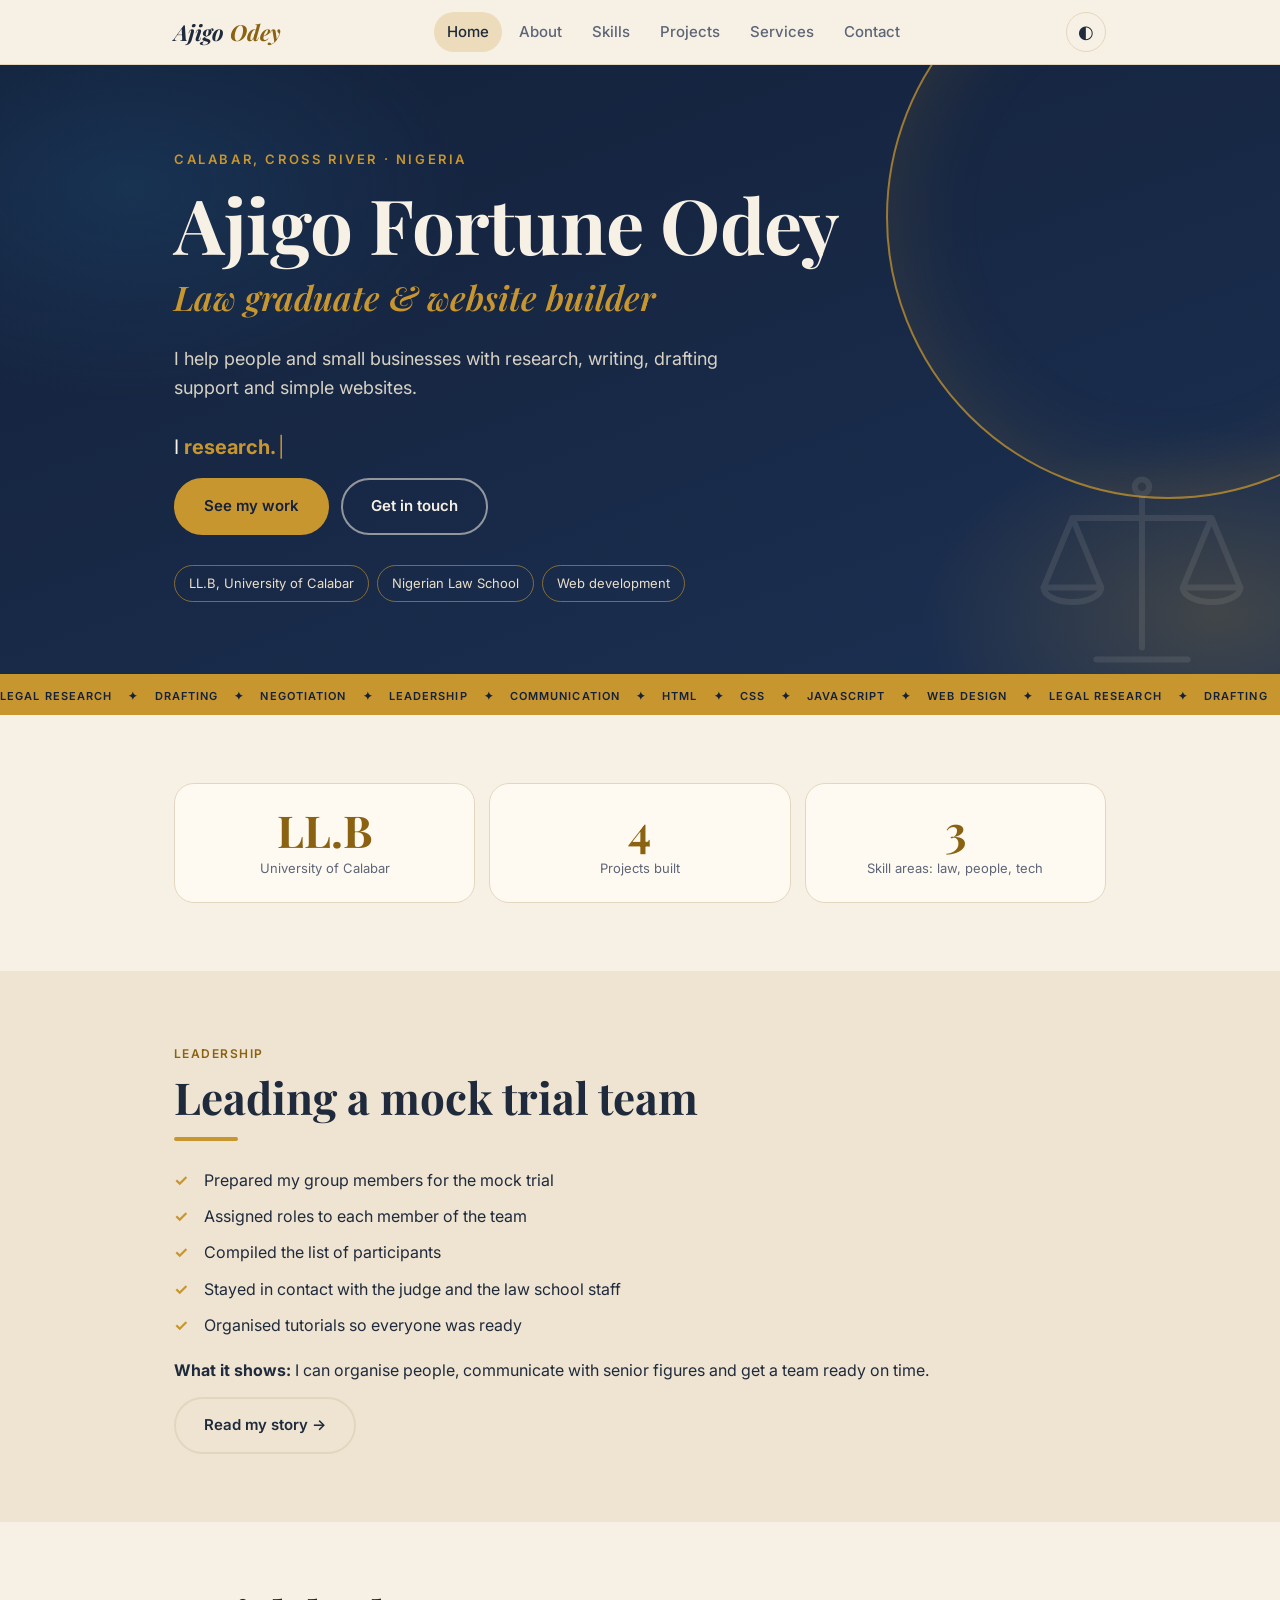
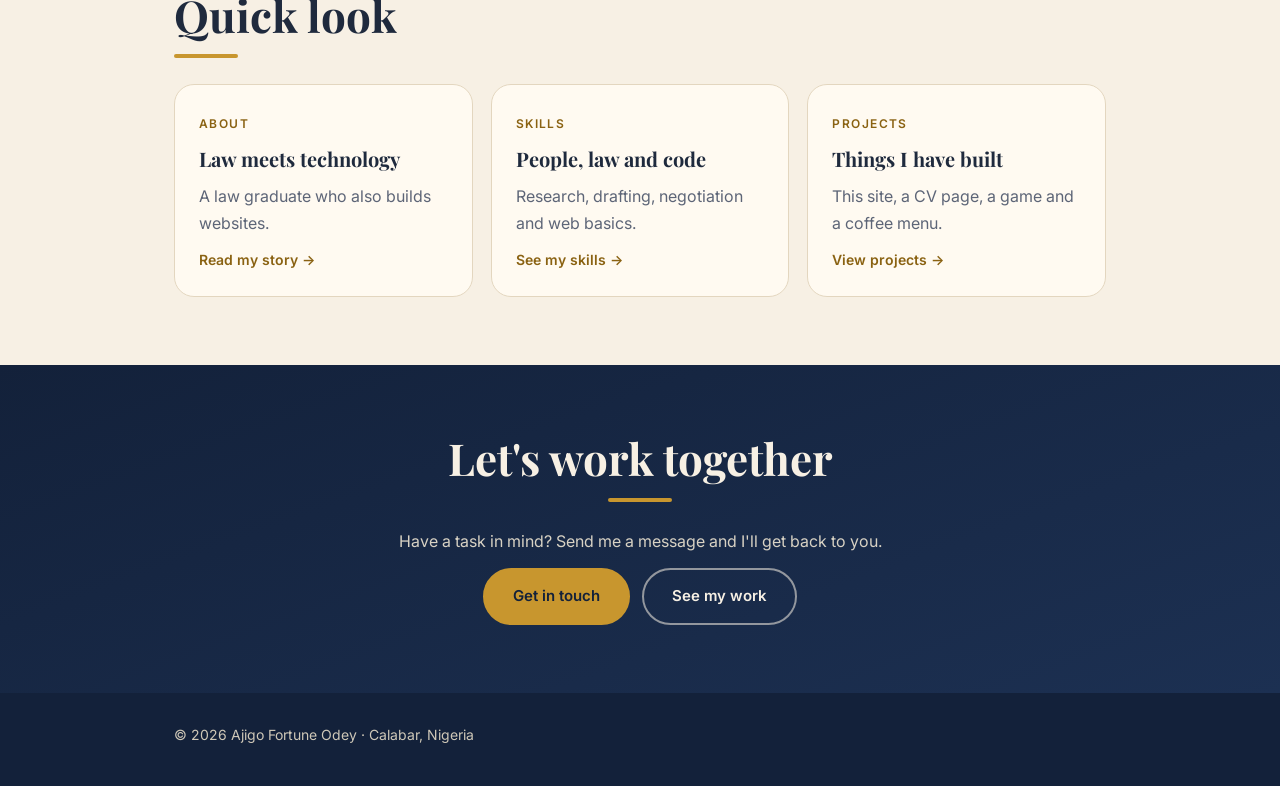
==== commit 0ff0be32: "Add files via upload" ====
--- a/index.html
+++ b/index.html
@@ -55,25 +55,17 @@
 </div>
 </div></section>
 <section class="band alt reveal"><div class="wrap">
-<div class="feature">
-  <figure class="frame">
-    <img src="mock-trial.jpg" alt="Ajigo with his mock trial group and the judge in a courtroom" loading="lazy" width="1000" height="1333">
-    <figcaption>My group and the judge after our mock trial at the Nigerian Law School.</figcaption>
-  </figure>
-  <div>
-    <span class="tag">Leadership</span>
-    <h2>Leading a mock trial team</h2>
-    <ul class="ticks">
+<span class="tag">Leadership</span>
+<h2>Leading a mock trial team</h2>
+<ul class="ticks">
   <li>Prepared my group members for the mock trial</li>
   <li>Assigned roles to each member of the team</li>
   <li>Compiled the list of participants</li>
   <li>Stayed in contact with the judge and the law school staff</li>
   <li>Organised tutorials so everyone was ready</li>
 </ul>
-    <p><strong>What it shows:</strong> I can organise people, communicate with senior figures and get a team ready on time.</p>
-    <a class="btn alt" href="about.html">Read my story</a>
-  </div>
-</div>
+<p><strong>What it shows:</strong> I can organise people, communicate with senior figures and get a team ready on time.</p>
+<a class="btn alt" href="about.html">Read my story &rarr;</a>
 </div></section>
 <section class="band  reveal"><div class="wrap">
 <h2>Quick look</h2>
--- a/style.css
+++ b/style.css
@@ -171,10 +171,10 @@
 .tags li:hover { background: var(--gold); color: #13213a; transform: translateY(-2px); }
 
 /* Marquee ticker */
-.marquee { overflow: hidden; white-space: nowrap; padding: 14px 0; background: var(--gold); color: #13213a; }
+.marquee { overflow: hidden; white-space: nowrap; padding: 7px 0; background: var(--gold); color: #13213a; }
 .track { display: inline-block; animation: scrollx 34s linear infinite; }
-.track span { font-size: 14px; font-weight: 600; letter-spacing: .14em; text-transform: uppercase; }
-.track span::after { content: "\2726"; margin: 0 26px; }
+.track span { font-size: 11px; font-weight: 600; letter-spacing: .1em; text-transform: uppercase; }
+.track span::after { content: "\2726"; margin: 0 16px; }
 @keyframes scrollx { to { transform: translateX(-50%); } }
 
 /* Stats */
@@ -256,3 +256,5 @@
   .reveal { opacity: 1; transform: none; }
   .track, .hero-band::before, body { animation: none !important; }
 }
+.moments { display: flex; gap: 16px; flex-wrap: wrap; }
+.moments .frame { max-width: 260px; border-width: 4px; border-radius: 18px; }
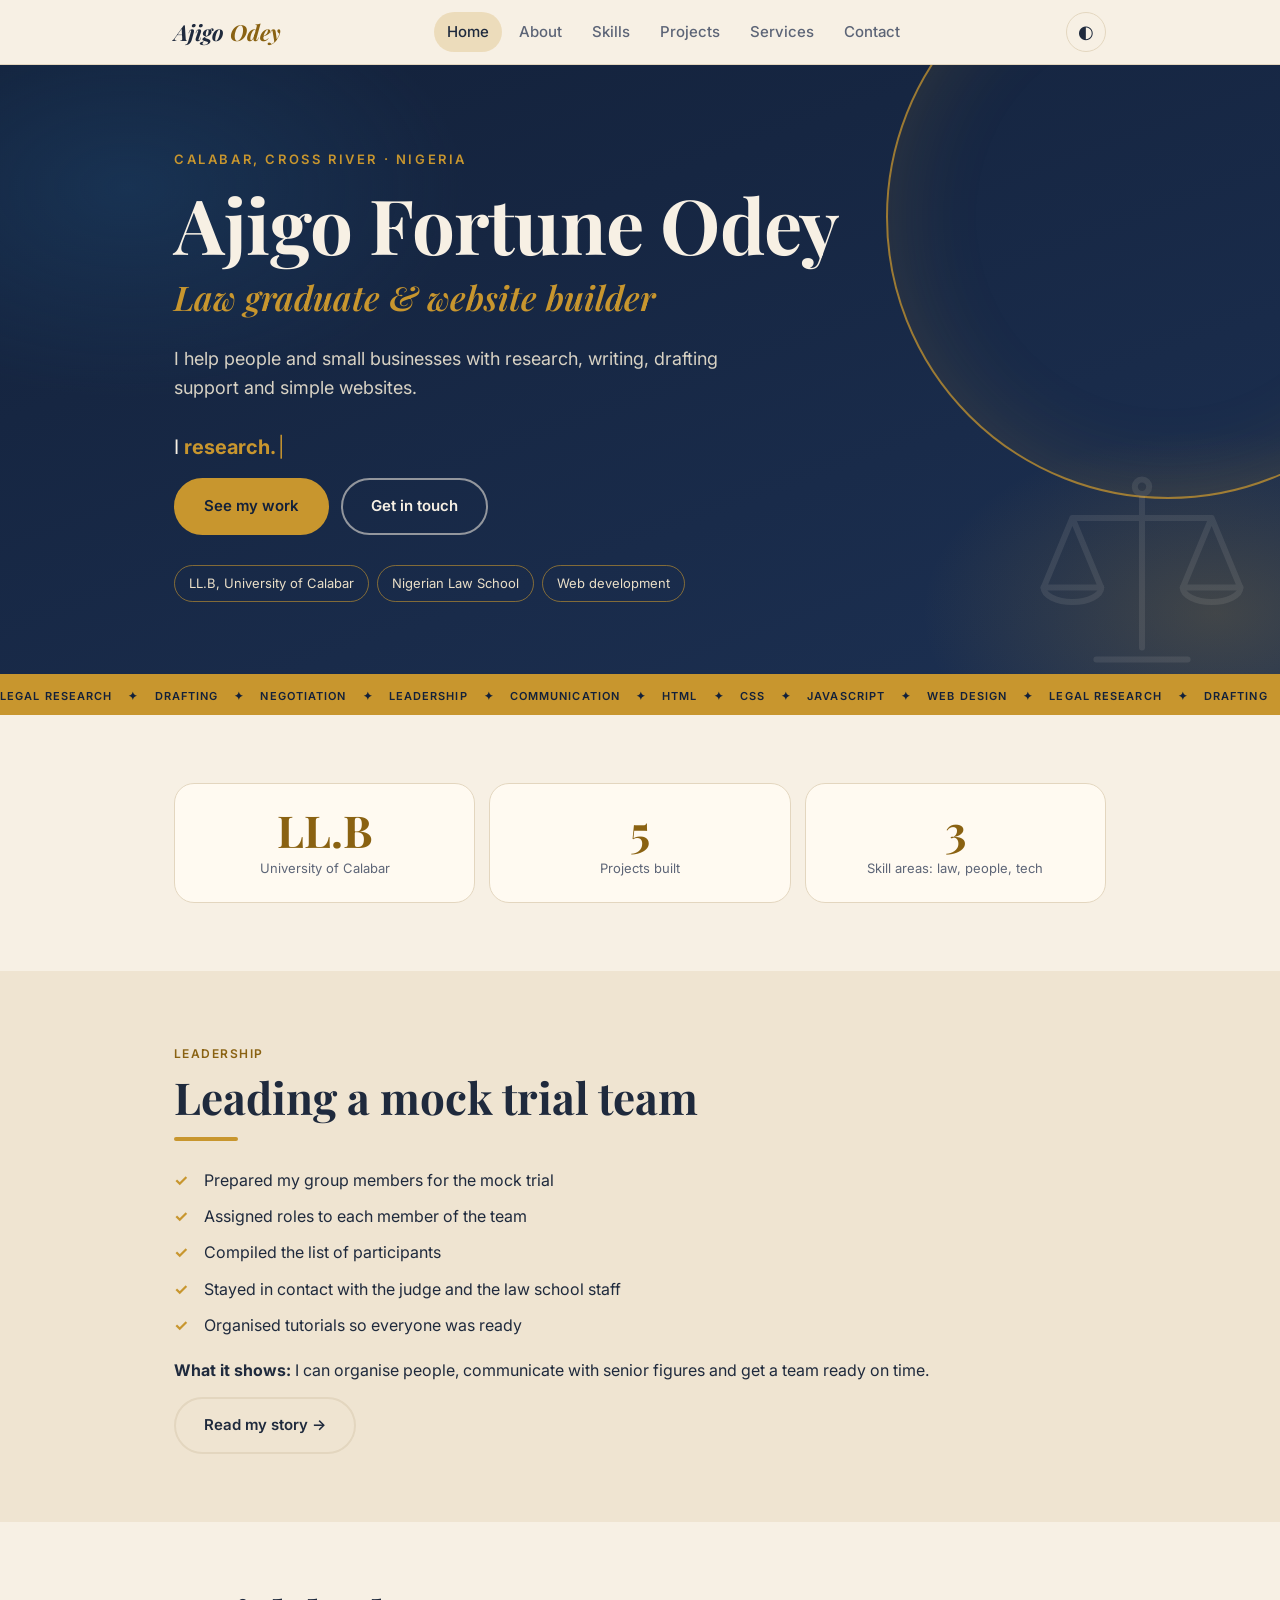
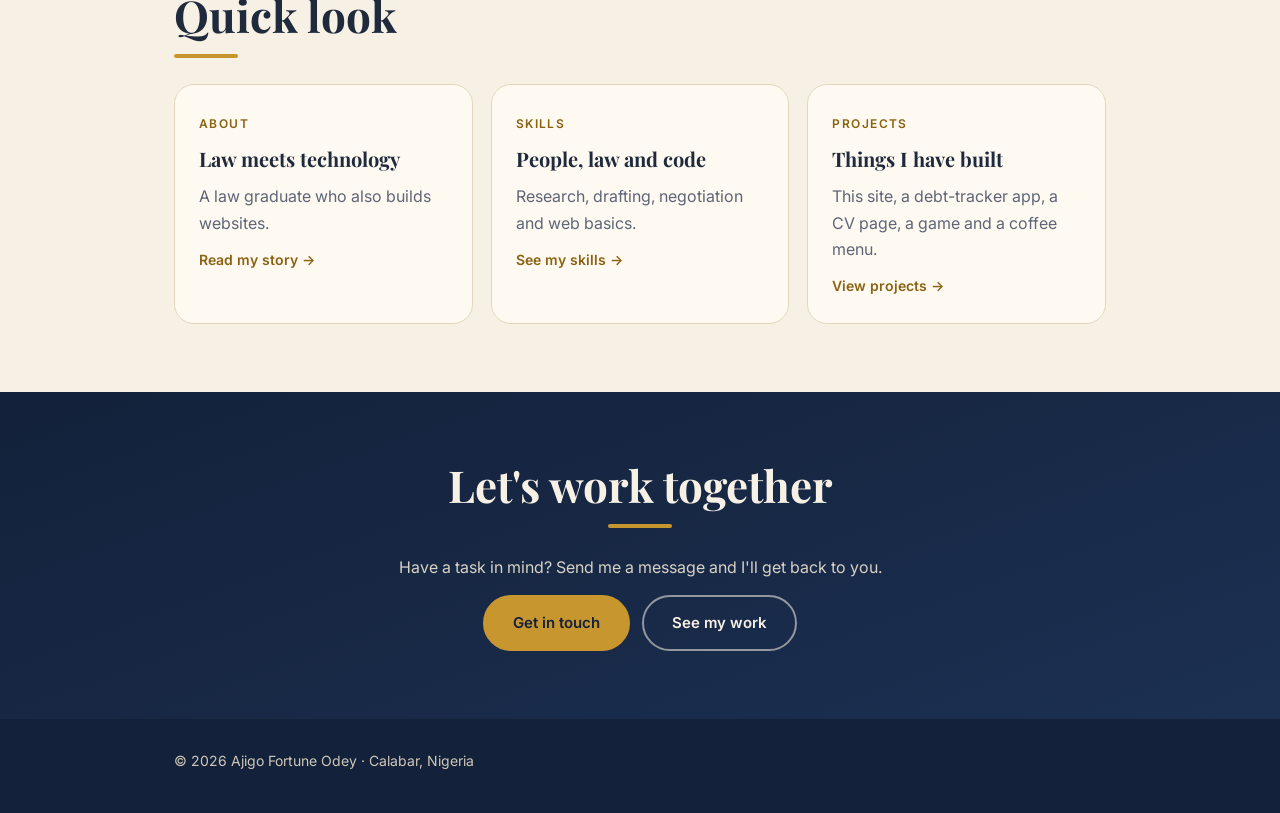
==== commit 790c9e5f: "Add files via upload" ====
--- a/index.html
+++ b/index.html
@@ -3,15 +3,29 @@
 <head>
 <meta charset="utf-8">
 <meta name="viewport" content="width=device-width, initial-scale=1">
-<title>Ajigo Fortune Odey | Law Graduate</title>
-<meta name="description" content="Ajigo Fortune Odey, law graduate based in Calabar, Nigeria. Research, writing, drafting support and simple websites.">
+<title>Ajigo Fortune Odey | Law Graduate and Website Builder in Calabar, Nigeria</title>
+<meta name="description" content="Ajigo Fortune Odey is a law graduate in Calabar, Nigeria offering legal research, drafting support, writing, admin help, SEO and simple websites for small businesses.">
 <link rel="preconnect" href="https://fonts.googleapis.com">
 <link rel="preconnect" href="https://fonts.gstatic.com" crossorigin>
 <link href="https://fonts.googleapis.com/css2?family=Inter:wght@400;500;600&family=Playfair+Display:ital,wght@0,600;0,700;1,600;1,700&display=swap" rel="stylesheet">
+<meta name="robots" content="index, follow">
+<meta name="author" content="Ajigo Fortune Odey">
+<link rel="canonical" href="https://ajigofortune.github.io/">
+<meta property="og:type" content="website">
+<meta property="og:site_name" content="Ajigo Fortune Odey">
+<meta property="og:title" content="Ajigo Fortune Odey | Law Graduate and Website Builder in Calabar, Nigeria">
+<meta property="og:description" content="Ajigo Fortune Odey is a law graduate in Calabar, Nigeria offering legal research, drafting support, writing, admin help, SEO and simple websites for small businesses.">
+<meta property="og:url" content="https://ajigofortune.github.io/">
+<meta name="twitter:card" content="summary">
+<meta name="twitter:title" content="Ajigo Fortune Odey | Law Graduate and Website Builder in Calabar, Nigeria">
+<meta name="twitter:description" content="Ajigo Fortune Odey is a law graduate in Calabar, Nigeria offering legal research, drafting support, writing, admin help, SEO and simple websites for small businesses.">
+<script type="application/ld+json">{"@context":"https://schema.org","@type":"Person","name":"Ajigo Fortune Odey","url":"https://ajigofortune.github.io/","description":"Law graduate and website builder based in Calabar, Nigeria.","alumniOf":[{"@type":"CollegeOrUniversity","name":"University of Calabar"},{"@type":"EducationalOrganization","name":"Nigerian Law School"}],"address":{"@type":"PostalAddress","addressLocality":"Calabar","addressRegion":"Cross River","addressCountry":"NG"},"knowsAbout":["Legal research","Legal drafting support","Web development","Search engine optimisation"],"sameAs":["https://github.com/Ajigofortune"]}</script>
 <link rel="stylesheet" href="style.css">
 <script>(function(){try{var t=localStorage.getItem("theme");if(!t){var h=new Date().getHours();t=(h>=6&&h<18)?"light":"dark";}document.documentElement.setAttribute("data-theme",t);}catch(e){}})();</script>
+<script>try{if(sessionStorage.getItem("seen"))document.documentElement.className+=" seen"}catch(e){}</script>
 </head>
 <body>
+<div id="loader" aria-hidden="true"><div class="ring"></div><span>AO</span></div>
 <div id="progress"></div>
 <header class="site-header">
   <div class="wrap nav-bar">
@@ -50,7 +64,7 @@
 <section class="band  reveal"><div class="wrap">
 <div class="stats">
   <div class="stat"><b>LL.B</b><span>University of Calabar</span></div>
-  <div class="stat"><b>4</b><span>Projects built</span></div>
+  <div class="stat"><b>5</b><span>Projects built</span></div>
   <div class="stat"><b>3</b><span>Skill areas: law, people, tech</span></div>
 </div>
 </div></section>
@@ -85,7 +99,7 @@
   <div class="card">
     <span class="tag">Projects</span>
     <h3>Things I have built</h3>
-    <p>This site, a CV page, a game and a coffee menu.</p>
+    <p>This site, a debt-tracker app, a CV page, a game and a coffee menu.</p>
     <a class="more" href="projects.html">View projects &rarr;</a>
   </div>
 </div>
--- a/style.css
+++ b/style.css
@@ -258,3 +258,14 @@
 }
 .moments { display: flex; gap: 16px; flex-wrap: wrap; }
 .moments .frame { max-width: 260px; border-width: 4px; border-radius: 18px; }
+
+/* page loader (plays once per visit) */
+#loader{position:fixed;inset:0;z-index:9999;background:#13213a;display:grid;place-items:center;pointer-events:none;animation:ldOut .5s ease 1.1s forwards}
+.seen #loader{display:none}
+#loader .ring{grid-area:1/1;width:86px;height:86px;border-radius:50%;border:3px solid rgba(224,174,74,.22);border-top-color:#e0ae4a;animation:ldSpin .9s linear infinite}
+#loader span{grid-area:1/1;font:700 22px Georgia,"Playfair Display",serif;color:#e0ae4a;letter-spacing:.06em;animation:ldPulse 1.1s ease-in-out infinite}
+@keyframes ldSpin{to{transform:rotate(360deg)}}
+@keyframes ldPulse{50%{opacity:.55}}
+@keyframes ldOut{to{opacity:0;visibility:hidden}}
+@media (prefers-reduced-motion:reduce){#loader{display:none}}
+.t-app { background: linear-gradient(135deg, #13213a, #c98f2a); }
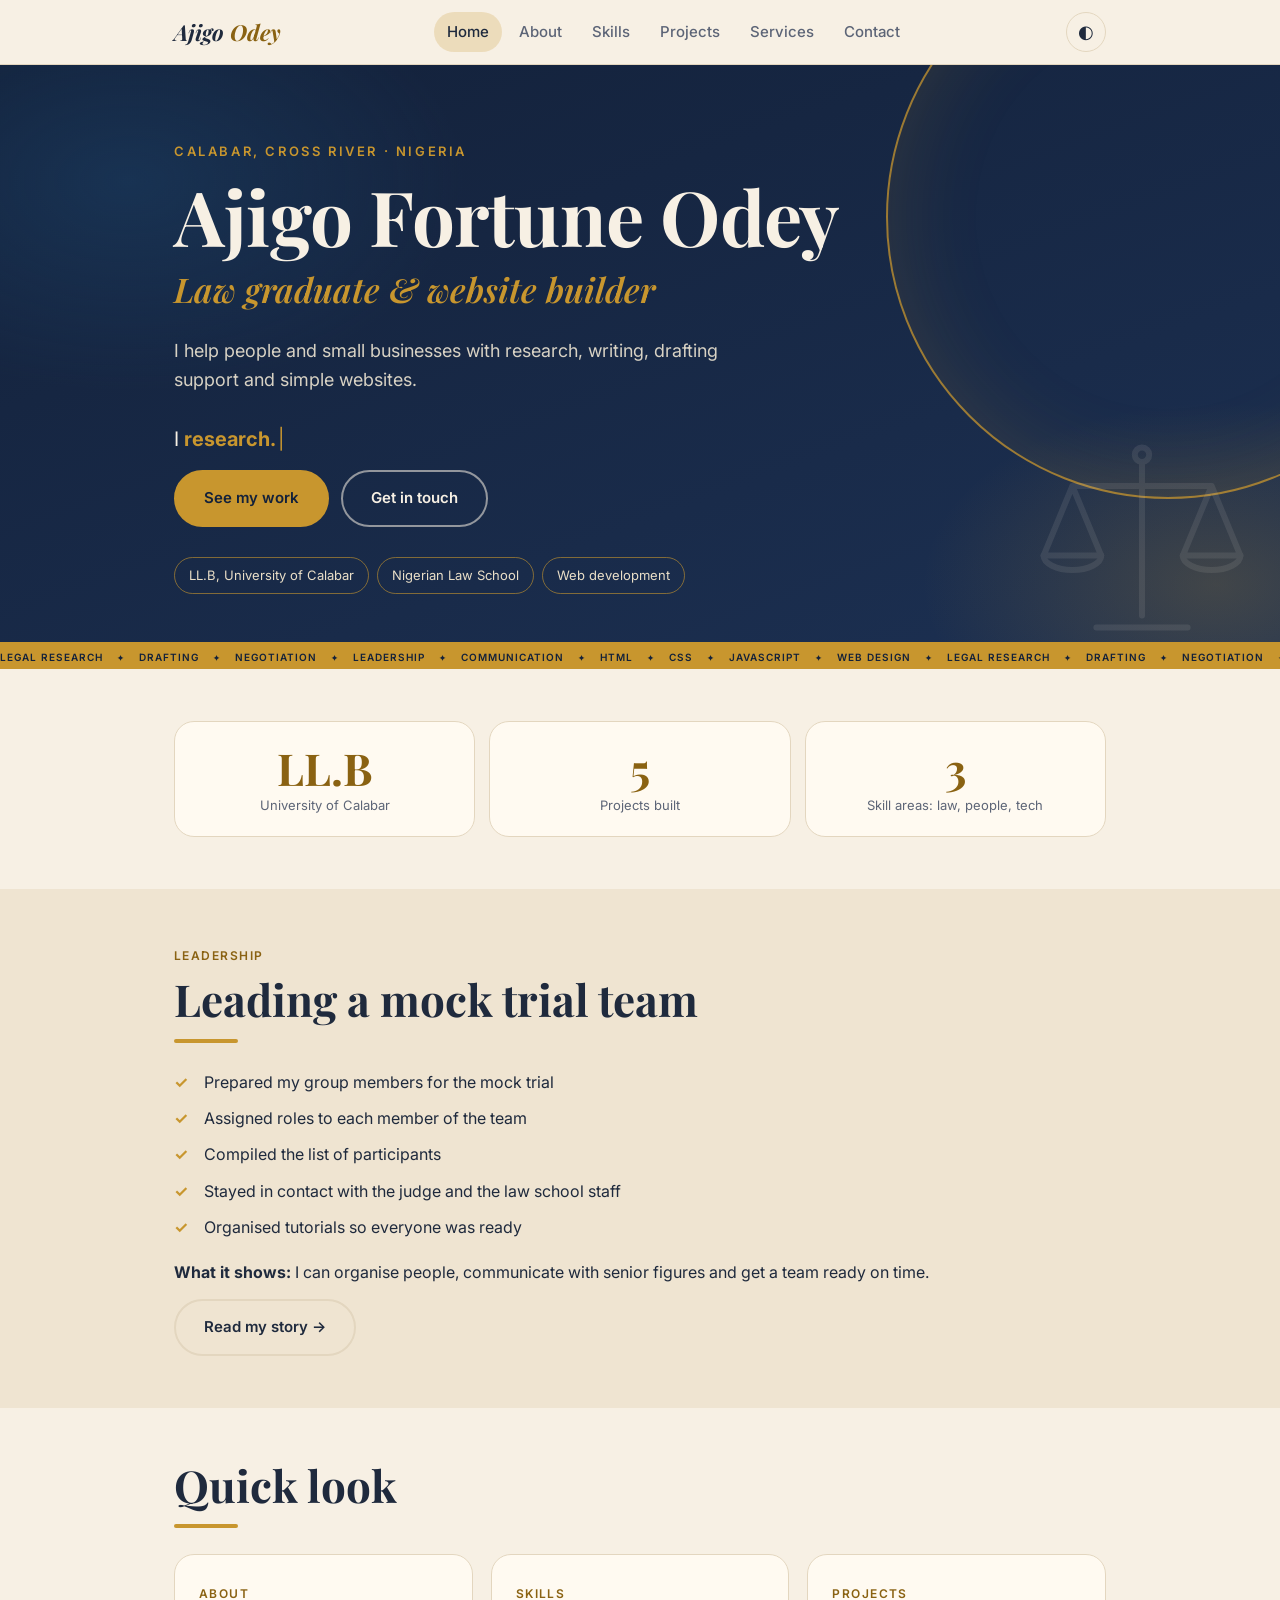
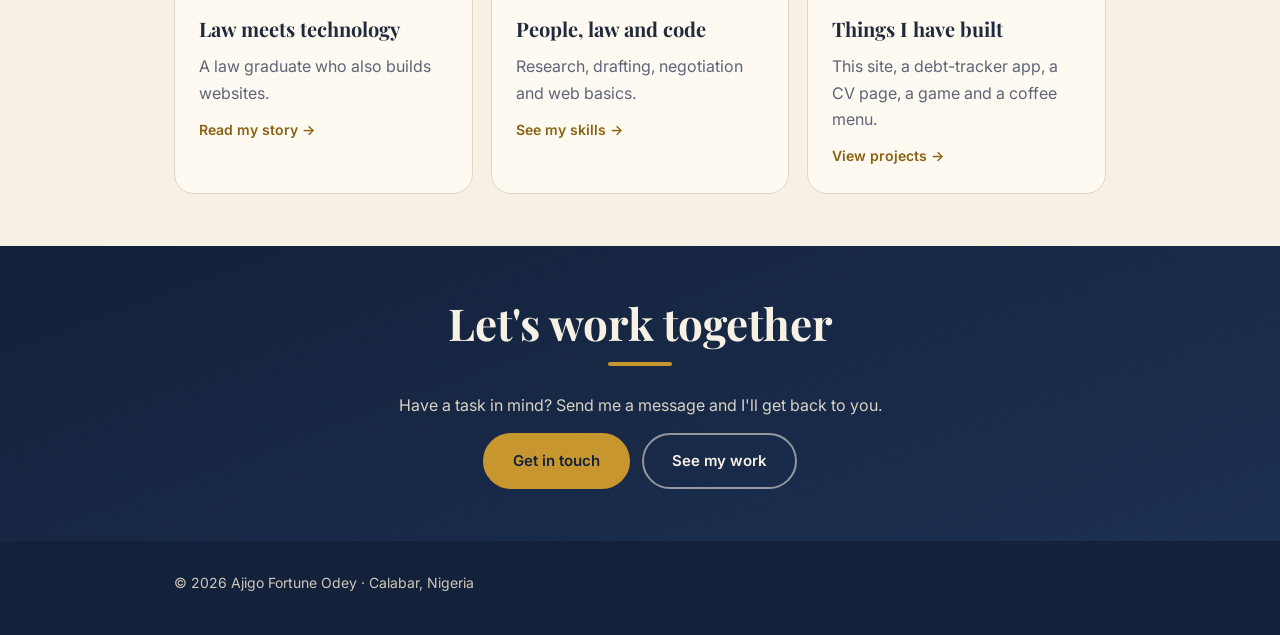
==== commit dde5b1e8: "Add files via upload" ====
--- a/index.html
+++ b/index.html
@@ -8,6 +8,7 @@
 <link rel="preconnect" href="https://fonts.googleapis.com">
 <link rel="preconnect" href="https://fonts.gstatic.com" crossorigin>
 <link href="https://fonts.googleapis.com/css2?family=Inter:wght@400;500;600&family=Playfair+Display:ital,wght@0,600;0,700;1,600;1,700&display=swap" rel="stylesheet">
+<meta name="google-site-verification" content="YgMVKE3kGtt9CGAGAoj43GXKunGdQOUd8tYWtHK_9ls" />
 <meta name="robots" content="index, follow">
 <meta name="author" content="Ajigo Fortune Odey">
 <link rel="canonical" href="https://ajigofortune.github.io/">
@@ -20,7 +21,7 @@
 <meta name="twitter:title" content="Ajigo Fortune Odey | Law Graduate and Website Builder in Calabar, Nigeria">
 <meta name="twitter:description" content="Ajigo Fortune Odey is a law graduate in Calabar, Nigeria offering legal research, drafting support, writing, admin help, SEO and simple websites for small businesses.">
 <script type="application/ld+json">{"@context":"https://schema.org","@type":"Person","name":"Ajigo Fortune Odey","url":"https://ajigofortune.github.io/","description":"Law graduate and website builder based in Calabar, Nigeria.","alumniOf":[{"@type":"CollegeOrUniversity","name":"University of Calabar"},{"@type":"EducationalOrganization","name":"Nigerian Law School"}],"address":{"@type":"PostalAddress","addressLocality":"Calabar","addressRegion":"Cross River","addressCountry":"NG"},"knowsAbout":["Legal research","Legal drafting support","Web development","Search engine optimisation"],"sameAs":["https://github.com/Ajigofortune"]}</script>
-<link rel="stylesheet" href="style.css">
+<link rel="stylesheet" href="style.css?v=5">
 <script>(function(){try{var t=localStorage.getItem("theme");if(!t){var h=new Date().getHours();t=(h>=6&&h<18)?"light":"dark";}document.documentElement.setAttribute("data-theme",t);}catch(e){}})();</script>
 <script>try{if(sessionStorage.getItem("seen"))document.documentElement.className+=" seen"}catch(e){}</script>
 </head>
--- a/style.css
+++ b/style.css
@@ -85,7 +85,7 @@
 }
 
 /* Bands */
-.band { padding: 68px 0; }
+.band { padding: 52px 0; }
 .band.alt { background: var(--bg2); }
 .band.dark { background: linear-gradient(160deg, var(--navy), var(--navy2)); color: #f7f0e4; }
 .band.dark p { color: #d8d2c4; }
@@ -115,7 +115,7 @@
   position: absolute; z-index: -1; right: 18px; bottom: -24px; width: 240px; height: 240px;
   color: #f7f0e4; opacity: .09; filter: blur(.6px); pointer-events: none;
 }
-.hero { padding-top: 84px; padding-bottom: 72px; }
+.hero { padding-top: 76px; padding-bottom: 48px; }
 .hero.small { padding-top: 64px; padding-bottom: 52px; }
 .eyebrow { font-size: 13px; letter-spacing: .2em; text-transform: uppercase; font-weight: 600; color: var(--gold); margin: 0 0 14px; }
 .hero h1 { font-size: clamp(42px, 10vw, 76px); line-height: 1.04; margin: 0 0 6px; color: #f7f0e4; letter-spacing: -.01em; }
@@ -171,10 +171,10 @@
 .tags li:hover { background: var(--gold); color: #13213a; transform: translateY(-2px); }
 
 /* Marquee ticker */
-.marquee { overflow: hidden; white-space: nowrap; padding: 7px 0; background: var(--gold); color: #13213a; }
+.marquee { overflow: hidden; white-space: nowrap; padding: 4px 0; line-height: 1.2; background: var(--gold); color: #13213a; }
 .track { display: inline-block; animation: scrollx 34s linear infinite; }
-.track span { font-size: 11px; font-weight: 600; letter-spacing: .1em; text-transform: uppercase; }
-.track span::after { content: "\2726"; margin: 0 16px; }
+.track span { font-size: 10px; line-height: 1.2; font-weight: 600; letter-spacing: .1em; text-transform: uppercase; }
+.track span::after { content: "\2726"; margin: 0 14px; font-size: 8px; }
 @keyframes scrollx { to { transform: translateX(-50%); } }
 
 /* Stats */
@@ -269,3 +269,4 @@
 @keyframes ldOut{to{opacity:0;visibility:hidden}}
 @media (prefers-reduced-motion:reduce){#loader{display:none}}
 .t-app { background: linear-gradient(135deg, #13213a, #c98f2a); }
+.stat span { display: block; line-height: 1.35; margin-top: 4px; }
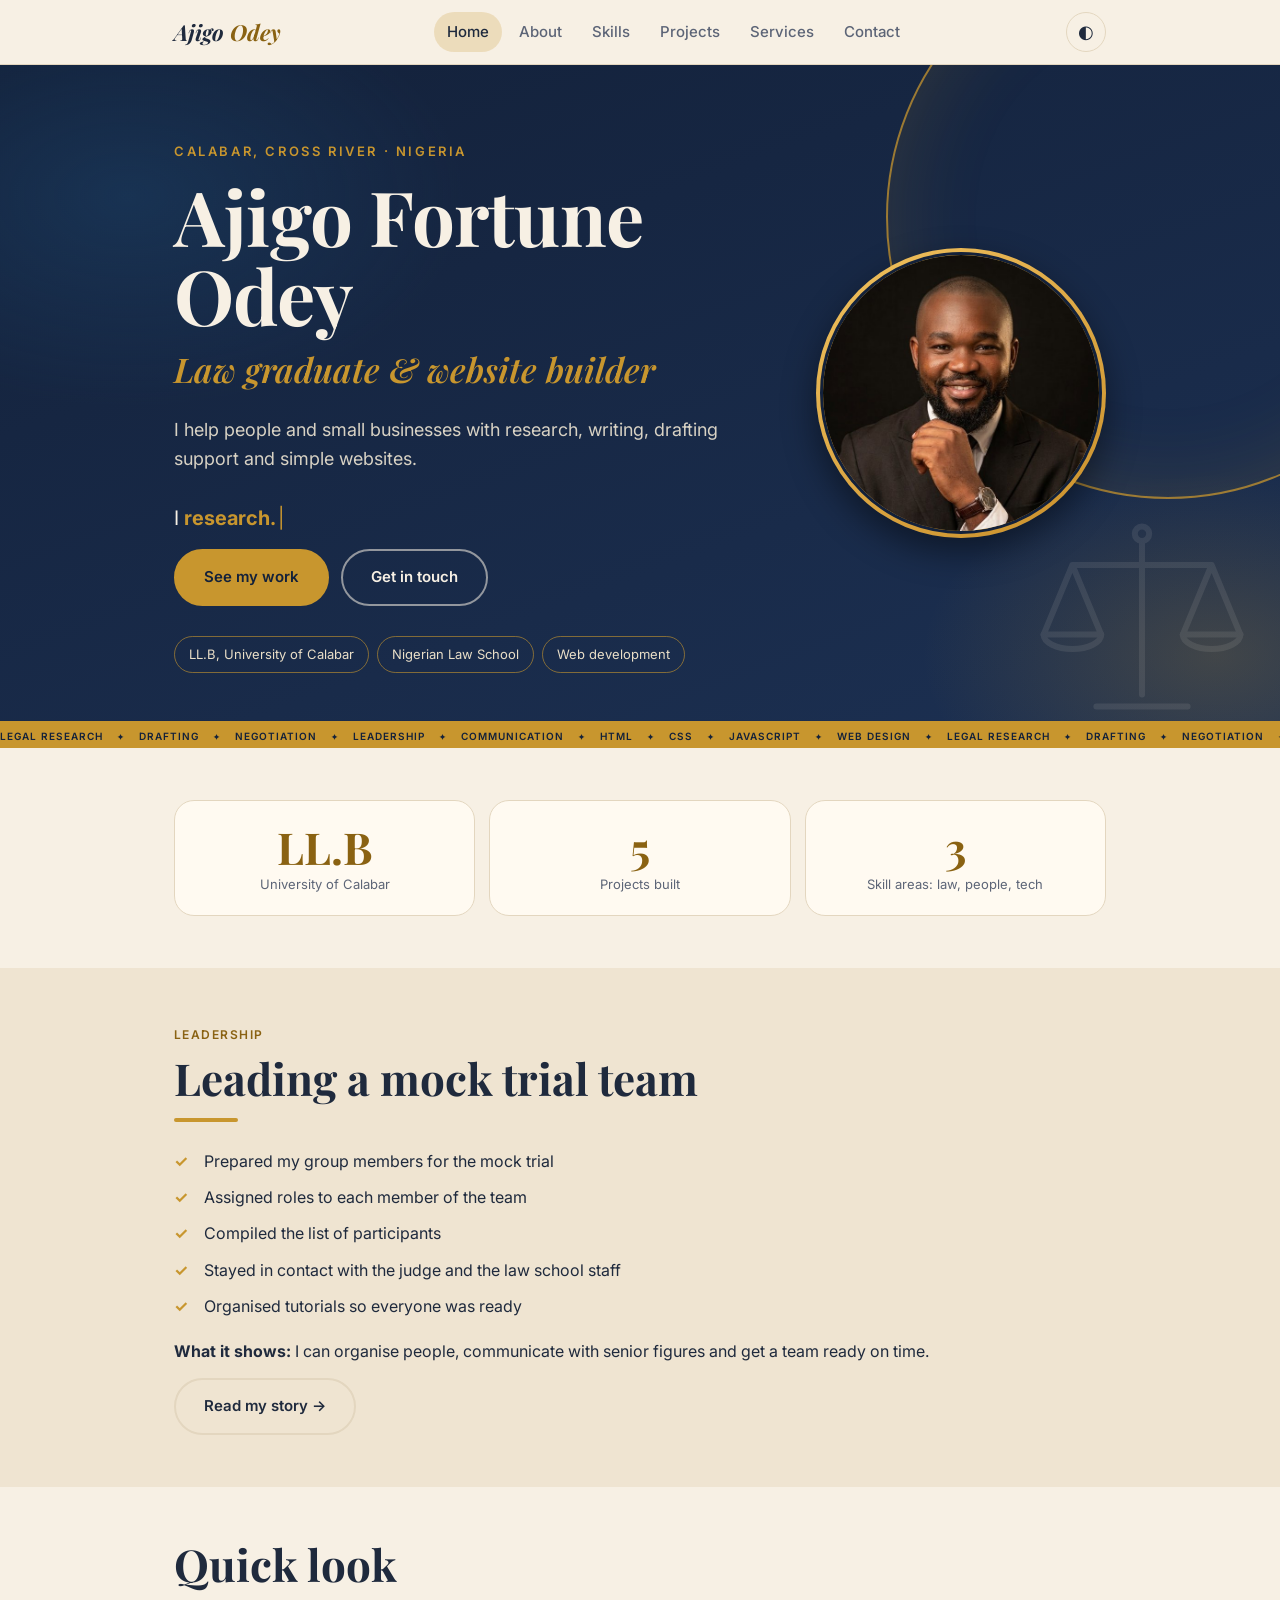
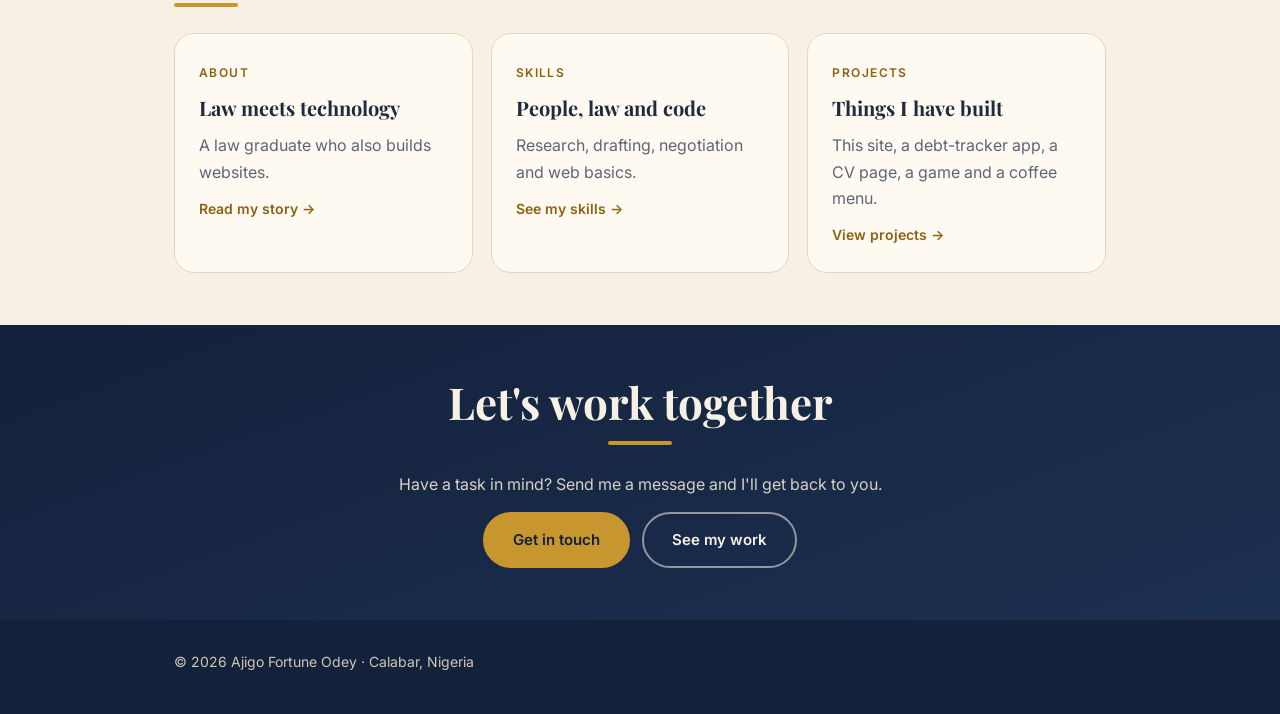
==== commit 6e53fc3c: "Add files via upload" ====
--- a/index.html
+++ b/index.html
@@ -17,7 +17,9 @@
 <meta property="og:title" content="Ajigo Fortune Odey | Law Graduate and Website Builder in Calabar, Nigeria">
 <meta property="og:description" content="Ajigo Fortune Odey is a law graduate in Calabar, Nigeria offering legal research, drafting support, writing, admin help, SEO and simple websites for small businesses.">
 <meta property="og:url" content="https://ajigofortune.github.io/">
+<meta property="og:image" content="https://ajigofortune.github.io/portrait.jpg">
 <meta name="twitter:card" content="summary">
+<meta name="twitter:image" content="https://ajigofortune.github.io/portrait.jpg">
 <meta name="twitter:title" content="Ajigo Fortune Odey | Law Graduate and Website Builder in Calabar, Nigeria">
 <meta name="twitter:description" content="Ajigo Fortune Odey is a law graduate in Calabar, Nigeria offering legal research, drafting support, writing, admin help, SEO and simple websites for small businesses.">
 <script type="application/ld+json">{"@context":"https://schema.org","@type":"Person","name":"Ajigo Fortune Odey","url":"https://ajigofortune.github.io/","description":"Law graduate and website builder based in Calabar, Nigeria.","alumniOf":[{"@type":"CollegeOrUniversity","name":"University of Calabar"},{"@type":"EducationalOrganization","name":"Nigerian Law School"}],"address":{"@type":"PostalAddress","addressLocality":"Calabar","addressRegion":"Cross River","addressCountry":"NG"},"knowsAbout":["Legal research","Legal drafting support","Web development","Search engine optimisation"],"sameAs":["https://github.com/Ajigofortune"]}</script>
@@ -45,7 +47,8 @@
     </div>
   </div>
 </header>
-<div class="hero-band"><svg class="deco" viewBox="0 0 200 200" aria-hidden="true" fill="none" stroke="currentColor" stroke-width="5" stroke-linecap="round" stroke-linejoin="round"><circle cx="100" cy="24" r="6"/><path d="M100 30v128M62 168h76M42 50h116M42 50l-24 58h48zM158 50l-24 58h48z"/><path d="M18 108a24 12 0 0 0 48 0M134 108a24 12 0 0 0 48 0"/></svg><div class="wrap hero">
+<div class="hero-band"><svg class="deco" viewBox="0 0 200 200" aria-hidden="true" fill="none" stroke="currentColor" stroke-width="5" stroke-linecap="round" stroke-linejoin="round"><circle cx="100" cy="24" r="6"/><path d="M100 30v128M62 168h76M42 50h116M42 50l-24 58h48zM158 50l-24 58h48z"/><path d="M18 108a24 12 0 0 0 48 0M134 108a24 12 0 0 0 48 0"/></svg><div class="wrap hero has-me">
+  <div class="me"><img src="portrait.jpg" alt="Portrait of Ajigo Fortune Odey" width="600" height="800"></div>
   <p class="eyebrow">Calabar, Cross River &middot; Nigeria</p>
   <h1>Ajigo Fortune Odey</h1>
   <p class="subtitle">Law graduate &amp; website builder</p>
--- a/style.css
+++ b/style.css
@@ -270,3 +270,13 @@
 @media (prefers-reduced-motion:reduce){#loader{display:none}}
 .t-app { background: linear-gradient(135deg, #13213a, #c98f2a); }
 .stat span { display: block; line-height: 1.35; margin-top: 4px; }
+
+/* personal portrait */
+.wrap.hero { position: relative; }
+.me { width: 132px; height: 132px; border-radius: 50%; padding: 4px; margin: 0 0 22px; background: linear-gradient(145deg, #f0c15f, #c98f2a); box-shadow: 0 14px 34px rgba(0,0,0,.45); animation: mePop .8s cubic-bezier(.2,.8,.2,1) both; }
+.me img { display: block; width: 100%; height: 100%; border-radius: 50%; object-fit: cover; object-position: 50% 16%; border: 3px solid #13213a; }
+@keyframes mePop { from { opacity: 0; transform: scale(.85); } to { opacity: 1; transform: none; } }
+@media (min-width: 820px) {
+  .hero.has-me { padding-right: 360px; }
+  .hero.has-me .me { position: absolute; right: 24px; top: 50%; margin: 0; width: 290px; height: 290px; transform: translateY(-50%); animation: none; }
+}
